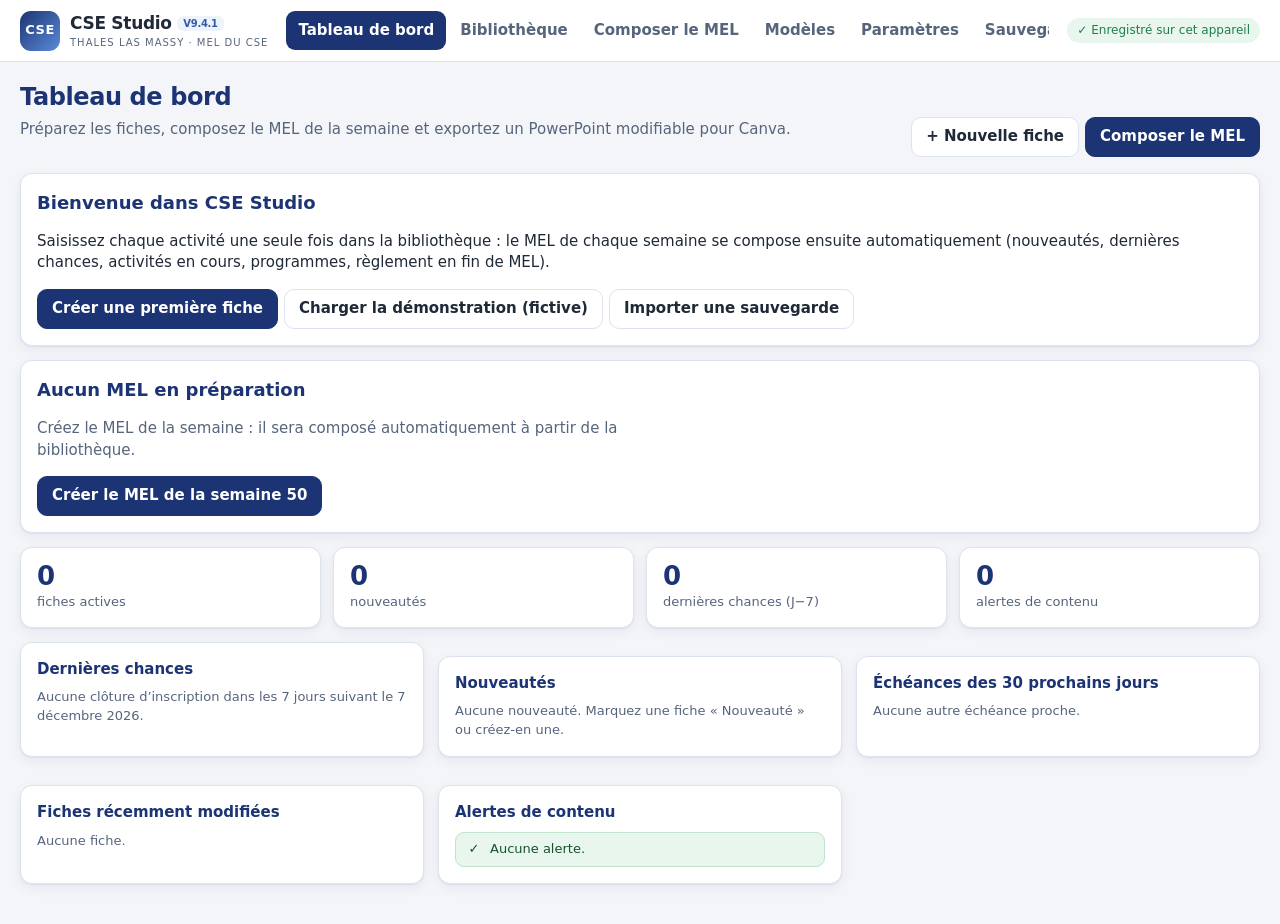
==== index.html @ 0d44494c "V9.4" ====
<!doctype html>
<html lang="fr">
<head>
  <meta charset="utf-8">
  <meta name="viewport" content="width=device-width, initial-scale=1">
  <meta name="theme-color" content="#1C3474">
  <meta name="description" content="CSE Studio V9.4.1 : fiches d’activités et composition du MEL hebdomadaire du CSE Thales LAS Massy, export PowerPoint modifiable.">
  <link rel="icon" type="image/svg+xml" href="assets/icon.svg">
  <link rel="stylesheet" href="css/app.css?v=9.4.1">
  <link rel="stylesheet" href="css/slide.css?v=9.4.1">
  <title>CSE Studio V9.4.1 · CSE Thales LAS Massy</title>
</head>
<body data-default-route="tableau-de-bord">
  <a class="skip" href="#main">Aller au contenu</a>
  <header class="appbar">
    <a class="brand" href="#/tableau-de-bord" aria-label="CSE Studio, tableau de bord">
      <span class="brand-mark" aria-hidden="true">CSE</span>
      <span class="brand-text"><strong>CSE Studio <span class="ver">V9.4.1</span></strong><small>THALES LAS MASSY · MEL DU CSE</small></span>
    </a>
    <nav class="mainnav" aria-label="Navigation principale">
      <a href="#/tableau-de-bord" data-nav="tableau-de-bord">Tableau de bord</a>
      <a href="#/bibliotheque" data-nav="bibliotheque">Bibliothèque</a>
      <a href="#/mel" data-nav="mel">Composer le MEL</a>
      <a href="#/modeles" data-nav="modeles">Modèles</a>
      <a href="#/parametres" data-nav="parametres">Paramètres</a>
      <a href="#/exports" data-nav="exports">Sauvegardes &amp; exports</a>
    </nav>
    <div class="appbar-right">
      <span id="saveStatus" class="save-status" role="status" aria-live="polite">Chargement…</span>
    </div>
  </header>
  <main id="main" class="app-main" tabindex="-1">
    <div class="boot">
      <p>Chargement de CSE Studio…</p>
      <noscript><p class="alert">JavaScript est nécessaire pour utiliser CSE Studio.</p></noscript>
    </div>
  </main>
  <div id="toasts" class="toasts" aria-live="polite" aria-atomic="false"></div>
  <script src="vendor/jszip.min.js?v=9.4.1" defer></script>
  <script src="vendor/pptxgen.min.js?v=9.4.1" defer></script>
  <script src="js/core/dates.js?v=9.4.1" defer></script>
  <script src="js/pricing.js?v=9.4.1" defer></script>
  <script src="js/engine/metrics.js?v=9.4.1" defer></script>
  <script src="js/core/model.js?v=9.4.1" defer></script>
  <script src="js/core/compose.js?v=9.4.1" defer></script>
  <script src="js/engine/icons.js?v=9.4.1" defer></script>
  <script src="js/engine/layout.js?v=9.4.1" defer></script>
  <script src="js/engine/templates.js?v=9.4.1" defer></script>
  <script src="js/engine/render-html.js?v=9.4.1" defer></script>
  <script src="js/core/images.js?v=9.4.1" defer></script>
  <script src="js/core/migrate.js?v=9.4.1" defer></script>
  <script src="js/core/store.js?v=9.4.1" defer></script>
  <script src="js/core/demo-art.js?v=9.4.1" defer></script>
  <script src="js/core/demo.js?v=9.4.1" defer></script>
  <script src="js/export/pptx.js?v=9.4.1" defer></script>
  <script src="js/cloud-config.js?v=9.4.1" defer></script>
  <script src="js/core/cloud-sync.js?v=9.4.1" defer></script>
  <script src="js/app/ui.js?v=9.4.1" defer></script>
  <script src="js/app/editor.js?v=9.4.1" defer></script>
  <script src="js/app/composer.js?v=9.4.1" defer></script>
  <script src="js/app/views.js?v=9.4.1" defer></script>
  <script src="js/app/cloud.js?v=9.4.1" defer></script>
  <script src="js/app/main.js?v=9.4.1" defer></script>
</body>
</html>
---- css/app.css ----
/* CSE Studio V9 · Interface (bénévoles, ordinateur prioritaire, tablette). */
:root{
  --navy:#1C3474;--blue:#2F5DA8;--blue-50:#EEF3FB;--blue-100:#DCE6F7;--purple:#6236C9;--purple-50:#F1ECFD;
  --green:#1E7F4C;--green-50:#E8F6EE;--orange:#C2590A;--orange-50:#FFF2E0;--red:#C4202F;--red-50:#FDECEC;
  --ink:#1F2937;--muted:#56657C;--line:#DCE3EE;--bg:#F3F5F9;--surface:#FFFFFF;--focus:#F59E0B;
  --radius:12px;--shadow:0 1px 2px rgba(20,35,70,.06),0 4px 14px rgba(20,35,70,.06);
  font-size:15px;
}
*{box-sizing:border-box}
html,body{margin:0;background:var(--bg);color:var(--ink);font:15px/1.45 "Segoe UI",system-ui,-apple-system,Roboto,Arial,sans-serif}
button,input,select,textarea{font:inherit;color:inherit}
a{color:var(--blue)}
:focus-visible{outline:3px solid var(--focus);outline-offset:2px}
.skip{position:absolute;left:-999px;top:8px;background:#fff;padding:8px 12px;border-radius:8px;z-index:100}
.skip:focus{left:8px}
.hidden{display:none!important}
.sr{position:absolute;width:1px;height:1px;overflow:hidden;clip:rect(0 0 0 0)}

/* Barre d'application */
.appbar{position:sticky;top:0;z-index:30;display:flex;align-items:center;gap:18px;height:62px;padding:0 20px;background:#fff;border-bottom:1px solid var(--line)}
.brand{display:flex;align-items:center;gap:10px;text-decoration:none;color:var(--ink);flex:none}
.brand-mark{width:40px;height:40px;border-radius:11px;background:linear-gradient(135deg,var(--navy),#5B8BD9);color:#fff;display:grid;place-items:center;font-weight:900;font-size:13px;letter-spacing:.5px}
.brand-text strong{display:block;font-size:17px;letter-spacing:-.3px}
.brand-text small{display:block;font-size:10px;color:var(--muted);letter-spacing:1px}
.ver{font-size:10px;background:var(--blue-50);color:var(--blue);padding:2px 6px;border-radius:6px;vertical-align:middle}
.mainnav{display:flex;gap:2px;overflow-x:auto;scrollbar-width:thin;flex:1;min-width:0}
.mainnav a{white-space:nowrap;text-decoration:none;color:var(--muted);font-weight:600;padding:9px 12px;border-radius:9px}
.mainnav a:hover{background:var(--blue-50);color:var(--navy)}
.mainnav a[aria-current="page"]{background:var(--navy);color:#fff}
.appbar-right{flex:none;display:flex;align-items:center;gap:10px}
.save-status{font-size:12px;color:var(--green);background:var(--green-50);padding:4px 10px;border-radius:99px;white-space:nowrap}
.save-status.pending{color:var(--muted);background:#EEF0F4}
.save-status.error{color:var(--red);background:var(--red-50)}

.app-main{padding:18px 20px 40px;max-width:1680px;margin:0 auto;outline:none}
.boot{padding:60px;text-align:center;color:var(--muted)}

/* Typographie et blocs */
h1{font-size:24px;margin:0 0 4px;letter-spacing:-.4px;color:var(--navy)}
h2{font-size:18px;margin:0 0 10px;color:var(--navy)}
h3{font-size:15px;margin:0 0 8px;color:var(--navy)}
.lead{color:var(--muted);margin:0 0 16px}
.page-head{display:flex;align-items:flex-end;justify-content:space-between;gap:16px;flex-wrap:wrap;margin-bottom:16px}
.card{background:var(--surface);border:1px solid var(--line);border-radius:var(--radius);box-shadow:var(--shadow);padding:16px}
.card+.card{margin-top:14px}
.grid{display:grid;gap:14px}
.grid.cols-2{grid-template-columns:repeat(auto-fit,minmax(320px,1fr))}
.grid.cols-3{grid-template-columns:repeat(auto-fit,minmax(280px,1fr))}
.grid.cols-4{grid-template-columns:repeat(auto-fit,minmax(220px,1fr))}
.muted{color:var(--muted)}
.small{font-size:13px}
.row{display:flex;gap:10px;align-items:center;flex-wrap:wrap}
.spacer{flex:1}
.alert{border-radius:10px;padding:10px 14px;margin:0 0 12px;border:1px solid}
.alert.info{background:var(--blue-50);border-color:var(--blue-100);color:#1D3D78}
.alert.warn{background:var(--orange-50);border-color:#F6D2A8;color:#7A3A06}
.alert.error{background:var(--red-50);border-color:#F3C1BE;color:#8A1320}
.alert.ok{background:var(--green-50);border-color:#BFE3CD;color:#14532D}

/* Boutons */
.btn{display:inline-flex;align-items:center;justify-content:center;gap:7px;min-height:38px;padding:8px 14px;border-radius:10px;border:1px solid var(--line);background:#fff;color:var(--ink);font-weight:600;cursor:pointer;text-decoration:none;white-space:nowrap}
.btn:hover{background:var(--blue-50);border-color:#C8D5EC}
.btn:disabled{opacity:.55;cursor:not-allowed}
.btn.primary{background:var(--navy);border-color:var(--navy);color:#fff}
.btn.primary:hover{background:#142A5F}
.btn.accent{background:var(--purple);border-color:var(--purple);color:#fff}
.btn.ghost{background:transparent;border-color:transparent}
.btn.danger{color:var(--red);border-color:#F3C1BE;background:#fff}
.btn.danger:hover{background:var(--red-50)}
.btn.small{min-height:30px;padding:4px 10px;font-size:13px;border-radius:8px}
.btn.icon{min-width:34px;padding:4px 8px}
.btn-group{display:inline-flex;gap:6px;flex-wrap:wrap}

/* Formulaires */
.field{display:flex;flex-direction:column;gap:5px;margin-bottom:12px;min-width:0}
.field>label,.field>.label{font-weight:650;font-size:13px;color:#2B3A55}
.field .req{color:var(--red)}
.field small,.help{color:var(--muted);font-size:12px}
.field.invalid input,.field.invalid textarea,.field.invalid select{border-color:var(--red);background:#FFF8F8}
.field .err{color:var(--red);font-size:12px;font-weight:600}
input[type=text],input[type=url],input[type=email],input[type=tel],input[type=number],input[type=date],input[type=month],input[type=time],input[type=search],input:not([type]),select,textarea{
  width:100%;min-height:38px;padding:7px 10px;border:1px solid #CBD5E4;border-radius:9px;background:#fff}
textarea{resize:vertical;min-height:72px;line-height:1.45}
input:focus,select:focus,textarea:focus{border-color:var(--blue);outline:none;box-shadow:0 0 0 3px rgba(47,93,168,.18)}
.cols{display:grid;grid-template-columns:repeat(auto-fit,minmax(170px,1fr));gap:0 12px}
.check{display:flex;gap:8px;align-items:flex-start;font-weight:600;font-size:14px;margin:4px 0 12px;cursor:pointer}
.check input{width:18px;height:18px;margin-top:1px;flex:none}
fieldset{border:1px solid var(--line);border-radius:10px;padding:10px 12px 2px;margin:0 0 12px}
legend{font-weight:700;color:var(--navy);padding:0 6px;font-size:13px}

/* Chips et pastilles */
.chip{display:inline-flex;align-items:center;gap:5px;font-size:12px;font-weight:700;padding:3px 9px;border-radius:99px;background:var(--blue-50);color:var(--navy);white-space:nowrap}
.chip.new{background:var(--green-50);color:var(--green)}
.chip.last{background:#FFE4D6;color:#B23A07}
.chip.ongoing{background:var(--blue-50);color:var(--blue)}
.chip.upcoming{background:var(--purple-50);color:var(--purple)}
.chip.expired,.chip.closed,.chip.archived,.chip.cancelled{background:#EEF0F3;color:#5F6B7D}
.chip.warn{background:var(--orange-50);color:var(--orange)}
.chip.bad{background:var(--red-50);color:var(--red)}
.chip.ok{background:var(--green-50);color:var(--green)}
.dot{width:10px;height:10px;border-radius:50%;display:inline-block;flex:none}

/* Tableau de bord */
.kpis{display:grid;grid-template-columns:repeat(auto-fit,minmax(180px,1fr));gap:12px;margin-bottom:14px}
.kpi{background:#fff;border:1px solid var(--line);border-radius:var(--radius);padding:14px 16px;box-shadow:var(--shadow)}
.kpi b{display:block;font-size:26px;color:var(--navy);line-height:1.1}
.kpi span{color:var(--muted);font-size:13px}
.list{list-style:none;margin:0;padding:0}
.list li{display:flex;gap:10px;align-items:center;padding:8px 0;border-bottom:1px solid #EEF1F6}
.list li:last-child{border-bottom:0}
.list .grow{flex:1;min-width:0}
.list .title{font-weight:650;overflow:hidden;text-overflow:ellipsis;white-space:nowrap;display:block}
.hero{display:grid;grid-template-columns:minmax(0,1.2fr) minmax(0,1fr);gap:18px;align-items:center}
@media (max-width:900px){.hero{grid-template-columns:1fr}}

/* Bibliothèque */
.toolbar{display:flex;gap:10px;flex-wrap:wrap;align-items:flex-end;margin-bottom:14px}
.toolbar .field{margin:0;min-width:150px}
.toolbar .field.grow{flex:1;min-width:220px}
.cards{display:grid;grid-template-columns:repeat(auto-fill,minmax(270px,1fr));gap:14px}
.fcard{background:#fff;border:1px solid var(--line);border-radius:var(--radius);overflow:hidden;box-shadow:var(--shadow);display:flex;flex-direction:column}
.fcard.archived{opacity:.65}
.fcard .thumb{background:#F1F4F9;border-bottom:1px solid var(--line);cursor:pointer}
.fcard .thumb .cse-frame{border-radius:0;box-shadow:none}
.fcard .body{padding:10px 12px;display:flex;flex-direction:column;gap:6px;flex:1}
.fcard .body h3{margin:0;font-size:15px;line-height:1.3}
.fcard .meta{font-size:12px;color:var(--muted)}
.fcard .actions{display:flex;gap:6px;flex-wrap:wrap;padding:0 12px 12px}
.empty{padding:40px 20px;text-align:center;color:var(--muted);border:2px dashed var(--line);border-radius:var(--radius);background:#fff}

/* Éditeur de fiche */
.editor{display:grid;grid-template-columns:minmax(380px,560px) minmax(0,1fr);gap:18px;align-items:start}
@media (max-width:1100px){.editor{grid-template-columns:1fr}.editor .preview-col{position:static!important;order:-1}}
.steps{display:flex;gap:4px;flex-wrap:wrap;margin-bottom:12px}
.steps button{border:1px solid var(--line);background:#fff;border-radius:99px;padding:6px 12px;font-weight:650;font-size:13px;cursor:pointer;color:var(--muted)}
.steps button[aria-selected="true"]{background:var(--navy);border-color:var(--navy);color:#fff}
.steps button .n{display:inline-grid;place-items:center;width:18px;height:18px;border-radius:50%;background:rgba(0,0,0,.08);font-size:11px;margin-right:5px}
.steps button.has-error{border-color:var(--red);color:var(--red)}
.step-nav{display:flex;justify-content:space-between;gap:10px;margin-top:6px}
.preview-col{position:sticky;top:76px;display:flex;flex-direction:column;gap:12px}
.preview-tools{display:flex;gap:8px;flex-wrap:wrap;align-items:flex-end}
.preview-tools .field{margin:0;min-width:160px}
.issues{list-style:none;margin:0;padding:0;display:flex;flex-direction:column;gap:6px}
.issues li{display:flex;gap:8px;align-items:flex-start;font-size:13px;padding:7px 10px;border-radius:9px;background:#F6F8FC;border:1px solid #E5EAF3}
.issues li.block{background:var(--red-50);border-color:#F3C1BE;color:#7F1220}
.issues li.warn{background:var(--orange-50);border-color:#F6D2A8;color:#6E3305}
.issues li.ok{background:var(--green-50);border-color:#BFE3CD;color:#14532D}
.issues li .ic{font-weight:900;flex:none;width:16px;text-align:center}
.issues li .act{margin-left:auto}
.readability{display:inline-flex;align-items:center;gap:6px;font-size:12px;font-weight:700;padding:4px 10px;border-radius:99px}
.readability.good{background:var(--green-50);color:var(--green)}
.readability.ok{background:var(--blue-50);color:var(--blue)}
.readability.dense{background:var(--orange-50);color:var(--orange)}
.readability.bad{background:var(--red-50);color:var(--red)}
.photos{display:grid;grid-template-columns:repeat(auto-fill,minmax(110px,1fr));gap:8px;margin-bottom:10px}
.photo{position:relative;border:1px solid var(--line);border-radius:9px;overflow:hidden;background:#F1F4F9;aspect-ratio:4/3}
.photo img{width:100%;height:100%;object-fit:cover;display:block}
.photo .tools{position:absolute;inset:auto 4px 4px 4px;display:flex;gap:4px;justify-content:flex-end}
.photo .tools button{background:rgba(255,255,255,.92);border:1px solid var(--line);border-radius:6px;font-size:12px;padding:2px 6px;cursor:pointer}
.photo .badge{position:absolute;left:4px;top:4px;background:var(--navy);color:#fff;font-size:11px;padding:1px 6px;border-radius:6px}
.dropzone{border:2px dashed #C2CEE2;border-radius:10px;padding:14px;text-align:center;color:var(--muted);background:#FAFBFE;cursor:pointer}
.dropzone.over{border-color:var(--blue);background:var(--blue-50)}
.contact-row{display:grid;grid-template-columns:1.2fr 1.4fr 1fr 1fr auto;gap:6px;align-items:end;margin-bottom:8px}
.contact-row.two{grid-template-columns:minmax(0,1fr) minmax(0,1.3fr) auto;align-items:start}
.field-msg{display:block;font-size:11.5px;color:var(--muted);margin-top:3px}
.field-msg.warn{color:var(--orange)}
input[aria-invalid="true"]{border-color:#E8A15C;background:#FFFBF5}
.cal-editor button{display:flex;flex-direction:column;align-items:center;justify-content:center;line-height:1.1}
.cal-editor .cal-h{font-size:10px;font-weight:600;color:#5A3A12}
.cat-ico{width:28px;height:28px;border-radius:7px;display:grid;place-items:center}
.cat-ico svg{width:18px;height:18px}
.cat-icon-sel{grid-column:3 / -1;margin-top:4px}
.cat-icon-sel select{min-height:32px;font-size:13px}
@media (max-width:700px){.contact-row{grid-template-columns:1fr 1fr}}
.price-table{width:100%;border-collapse:collapse;font-size:13px;margin:6px 0 12px}
.price-table th,.price-table td{border-bottom:1px solid #EDF0F5;padding:4px 6px;text-align:left}
.price-table td input{min-height:30px;padding:3px 6px}
.price-table .calc{font-weight:700;color:var(--purple)}
.cal-editor{display:grid;grid-template-columns:repeat(5,1fr);gap:4px;margin:8px 0}
.cal-editor .h{font-size:11px;font-weight:800;color:var(--muted);text-align:center}
.cal-editor button{min-height:38px;border:1px solid #C9D3E4;border-radius:7px;background:#fff;font-weight:700;cursor:pointer}
.cal-editor button.out{visibility:hidden}
.legend-row{display:grid;grid-template-columns:44px 1fr auto;gap:6px;align-items:center;margin-bottom:6px}
.legend-row input[type=color]{width:44px;height:36px;padding:2px;border:1px solid #CBD5E4;border-radius:8px;background:#fff}

/* Composer le MEL */
.composer{display:grid;grid-template-columns:minmax(290px,340px) minmax(0,1fr) minmax(300px,380px);gap:14px;align-items:start}
@media (max-width:1350px){.composer{grid-template-columns:minmax(270px,320px) minmax(0,1fr)}.composer .opts-col{grid-column:1 / -1}}
@media (max-width:860px){.composer{grid-template-columns:1fr}}
.pages{list-style:none;margin:0;padding:0;display:flex;flex-direction:column;gap:6px;max-height:calc(100vh - 290px);overflow:auto;padding-right:4px}
.pg{display:grid;grid-template-columns:22px 92px minmax(0,1fr) auto;gap:8px;align-items:center;background:#fff;border:1px solid var(--line);border-radius:10px;padding:6px;cursor:pointer}
.pg:hover{border-color:#B9C8E2}
.pg.active{border-color:var(--navy);box-shadow:0 0 0 2px rgba(28,52,116,.18)}
.pg.excluded{opacity:.55;background:repeating-linear-gradient(45deg,#fff 0 8px,#F5F6F8 8px 16px)}
.pg.dragging{opacity:.4}
.pg.drop-before{box-shadow:0 -3px 0 var(--blue)}
.pg .num{font-size:12px;font-weight:800;color:var(--muted);text-align:center}
.pg .mini{width:92px}
.pg .mini .cse-frame{border-radius:4px;box-shadow:none;border:1px solid var(--line)}
.pg .txt{min-width:0}
.pg .txt b{display:block;font-size:13px;overflow:hidden;text-overflow:ellipsis;white-space:nowrap}
.pg .txt small{display:block;color:var(--muted);font-size:11px;white-space:nowrap;overflow:hidden;text-overflow:ellipsis}
.pg .ops{display:grid;grid-template-columns:repeat(2,26px);gap:2px}
.pg .ops button{border:0;background:transparent;cursor:pointer;font-size:14px;padding:2px 5px;border-radius:6px;color:var(--muted)}
.pg .ops button:hover{background:var(--blue-50);color:var(--navy)}
.stage-head{display:flex;align-items:center;gap:10px;flex-wrap:wrap;margin-bottom:10px}
.stage-head h2{margin:0;font-size:17px;flex:1;min-width:200px}
.slides-strip{display:flex;flex-direction:column;gap:12px}
.part-label{font-size:12px;color:var(--muted);margin:2px 0 4px;font-weight:700}

/* Galerie de modèles */
.tgal{display:grid;grid-template-columns:repeat(auto-fill,minmax(300px,1fr));gap:16px}
.tcard{background:#fff;border:1px solid var(--line);border-radius:var(--radius);overflow:hidden;box-shadow:var(--shadow)}
.tcard .b{padding:10px 14px 14px}
.tcard h3{margin:0 0 4px}
.tcard p{margin:0 0 10px;color:var(--muted);font-size:13px}

/* Paramètres */
.settings{display:grid;grid-template-columns:220px minmax(0,1fr);gap:18px;align-items:start}
@media (max-width:900px){.settings{grid-template-columns:1fr}}
.subnav{position:sticky;top:76px;display:flex;flex-direction:column;gap:2px}
.subnav a{padding:8px 12px;border-radius:9px;text-decoration:none;color:var(--ink);font-weight:600}
.subnav a:hover{background:var(--blue-50)}
.cat-row{display:grid;grid-template-columns:28px 44px minmax(0,1fr) auto auto;gap:8px;align-items:center;padding:6px 0;border-bottom:1px solid #EEF1F6}
.cat-row input[type=color]{width:40px;height:34px;padding:2px;border:1px solid #CBD5E4;border-radius:8px;background:#fff}
.rates{display:grid;grid-template-columns:repeat(5,minmax(0,1fr));gap:8px}
.rates label{font-size:12px;font-weight:700;color:var(--muted)}

/* Dialogues */
dialog{border:0;border-radius:16px;padding:0;max-width:min(980px,calc(100vw - 32px));width:100%;box-shadow:0 20px 60px rgba(0,0,0,.25)}
dialog::backdrop{background:rgba(15,25,50,.55)}
.dlg-head{display:flex;align-items:center;gap:10px;padding:14px 18px;border-bottom:1px solid var(--line)}
.dlg-head h2{margin:0;flex:1}
.dlg-body{padding:16px 18px;max-height:calc(100vh - 200px);overflow:auto}
.dlg-foot{display:flex;justify-content:flex-end;gap:8px;padding:12px 18px;border-top:1px solid var(--line);background:#FAFBFD}
dialog.full{max-width:none;width:100vw;height:100vh;max-height:none;margin:0;border-radius:0;background:#0F172A}
dialog.full .dlg-head{background:#0F172A;color:#fff;border-color:#24304A}
dialog.full .dlg-head h2{color:#fff}
dialog.full .dlg-body{max-height:none;height:calc(100vh - 64px);display:flex;align-items:center;justify-content:center}
.show-frame{width:min(100%,calc((100vh - 110px) * 16 / 9))}
.picker{list-style:none;margin:0;padding:0;display:flex;flex-direction:column;gap:6px;max-height:50vh;overflow:auto}
.picker li label{display:flex;gap:10px;align-items:center;padding:8px 10px;border:1px solid var(--line);border-radius:9px;cursor:pointer}
.picker li label:hover{background:var(--blue-50)}

/* Notifications */
.toasts{position:fixed;right:16px;bottom:16px;display:flex;flex-direction:column;gap:8px;z-index:200;max-width:min(420px,calc(100vw - 32px))}
.toast{background:var(--navy);color:#fff;padding:10px 14px;border-radius:10px;box-shadow:0 8px 24px rgba(0,0,0,.2);font-size:14px;animation:tin .18s ease-out}
.toast.error{background:#9F1B2A}
.toast.ok{background:#14532D}
@keyframes tin{from{transform:translateY(8px);opacity:0}to{transform:none;opacity:1}}

/* Impression du MEL en PDF */
#printRoot{display:none}
@media print{
  @page{size:13.333in 7.5in;margin:0}
  body *{visibility:hidden}
  #printRoot,#printRoot *{visibility:visible}
  #printRoot{display:block;position:absolute;left:0;top:0;width:100%}
  #printRoot .print-page{width:13.333in;height:7.5in;position:relative;overflow:hidden;page-break-after:always;break-after:page}
  #printRoot .cse-slide{transform:scale(1.0667);transform-origin:0 0}
  .appbar,.toasts{display:none}
}

/* V9.3 – collage d’image et sélection d’une plage de permanence */
.pastezone {border:1px dashed #9aabce; border-radius:9px; padding:12px; color:#25477f; margin:8px 0; background:#f6f9fd; cursor:text; font-size:.88rem}
.pastezone:focus {outline:3px solid #80a7e3; outline-offset:2px; background:#fff}
.cal-range {margin-top:14px; border:1px solid #d8e3f4; border-radius:10px; padding:12px}
.cal-range .cols {margin-bottom:8px}

/* V9.4 — sections éditoriales du compositeur MEL. */
.pages .section-heading { list-style: none; display: block; margin: 14px 0 6px; padding: 8px 10px;
  background: #eaf0fa; color: #243b72; border-left: 3px solid #3b4ba3;
  border-radius: 6px; font-weight: 750; font-size: 13px; letter-spacing: .01em; cursor: default; }
.pages .section-heading:first-child { margin-top: 0; }
.pages .pg button:disabled { opacity: .3; cursor: not-allowed; }
---- css/slide.css ----
/* CSE Studio V9 · Rendu des diapositives (géométrie partagée avec l'export PowerPoint).
 * Arial, interligne 1,2, aucune marge interne, pas de crénage : mêmes règles que le PPTX. */
.cse-frame{position:relative;width:100%;aspect-ratio:16/9;overflow:hidden;background:#fff;border-radius:6px;box-shadow:0 1px 3px rgba(20,35,70,.18),0 8px 24px rgba(20,35,70,.08)}
.cse-slide{position:absolute;left:0;top:0;width:1200px;height:675px;transform-origin:0 0;background:#fff;overflow:hidden;
  font-family:Arial,"Liberation Sans",Helvetica,sans-serif;font-kerning:none;font-variant-ligatures:none;letter-spacing:0;-webkit-font-smoothing:antialiased}
.cse-slide>*{position:absolute;box-sizing:border-box;margin:0}
.cse-shape{pointer-events:none}
.cse-shape.cse-act,.cse-text.cse-act{pointer-events:auto;cursor:pointer}
.cse-shape.cse-act:hover{outline:3px solid rgba(47,93,168,.65);outline-offset:-3px}
.cse-img{display:block;pointer-events:none}
.cse-img-broken,.cse-img-missing{background:repeating-linear-gradient(45deg,#eef2f8 0 10px,#e3e9f3 10px 20px)}
.cse-img-missing{display:flex;align-items:center;justify-content:center;color:#6b7a92;font:700 14px Arial,sans-serif}
.cse-text{overflow:visible;white-space:pre-wrap;overflow-wrap:break-word;word-break:normal;display:flex;flex-direction:column;justify-content:flex-start;padding:0}
.cse-text.mid{justify-content:center}
.cse-text-inner{width:100%}
.cse-p{min-height:1em}
.cse-text a{color:inherit;text-decoration:underline;text-underline-offset:2px}
.cse-text a.cse-mail{text-decoration:none;border-radius:3px}
.cse-text a.cse-mail:hover,.cse-text a.cse-mail:focus-visible{text-decoration:underline;outline:2px solid currentColor;outline-offset:1px}
.cse-path{pointer-events:none;overflow:visible}
.cse-overflow::after,.cse-dom-overflow::after{content:"";position:absolute;inset:-3px;border:2px dashed #e03131;border-radius:4px;pointer-events:none}
.cse-num{right:8px;bottom:8px;background:rgba(0,0,0,.6);color:#fff;font:700 18px Arial;padding:2px 8px;border-radius:6px}
.cse-print .cse-overflow::after,.cse-print .cse-dom-overflow::after{display:none}
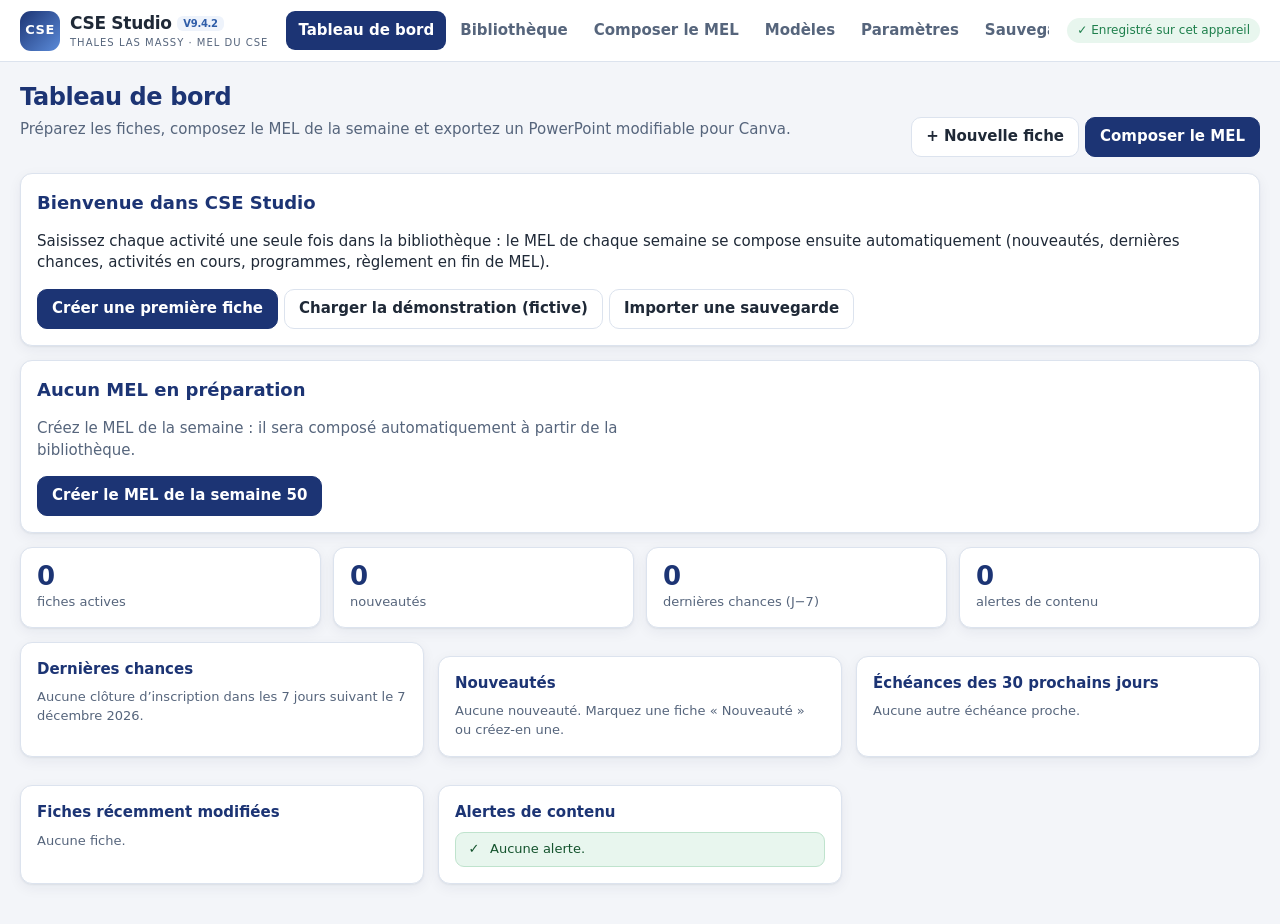
==== commit 2a021987: "V9.4.2" ====
--- a/index.html
+++ b/index.html
@@ -4,18 +4,18 @@
   <meta charset="utf-8">
   <meta name="viewport" content="width=device-width, initial-scale=1">
   <meta name="theme-color" content="#1C3474">
-  <meta name="description" content="CSE Studio V9.4.1 : fiches d’activités et composition du MEL hebdomadaire du CSE Thales LAS Massy, export PowerPoint modifiable.">
+  <meta name="description" content="CSE Studio V9.4.2 : fiches d’activités et composition du MEL hebdomadaire du CSE Thales LAS Massy, export PowerPoint modifiable.">
   <link rel="icon" type="image/svg+xml" href="assets/icon.svg">
-  <link rel="stylesheet" href="css/app.css?v=9.4.1">
-  <link rel="stylesheet" href="css/slide.css?v=9.4.1">
-  <title>CSE Studio V9.4.1 · CSE Thales LAS Massy</title>
+  <link rel="stylesheet" href="css/app.css?v=9.4.2">
+  <link rel="stylesheet" href="css/slide.css?v=9.4.2">
+  <title>CSE Studio V9.4.2 · CSE Thales LAS Massy</title>
 </head>
 <body data-default-route="tableau-de-bord">
   <a class="skip" href="#main">Aller au contenu</a>
   <header class="appbar">
     <a class="brand" href="#/tableau-de-bord" aria-label="CSE Studio, tableau de bord">
       <span class="brand-mark" aria-hidden="true">CSE</span>
-      <span class="brand-text"><strong>CSE Studio <span class="ver">V9.4.1</span></strong><small>THALES LAS MASSY · MEL DU CSE</small></span>
+      <span class="brand-text"><strong>CSE Studio <span class="ver">V9.4.2</span></strong><small>THALES LAS MASSY · MEL DU CSE</small></span>
     </a>
     <nav class="mainnav" aria-label="Navigation principale">
       <a href="#/tableau-de-bord" data-nav="tableau-de-bord">Tableau de bord</a>
@@ -36,30 +36,30 @@
     </div>
   </main>
   <div id="toasts" class="toasts" aria-live="polite" aria-atomic="false"></div>
-  <script src="vendor/jszip.min.js?v=9.4.1" defer></script>
-  <script src="vendor/pptxgen.min.js?v=9.4.1" defer></script>
-  <script src="js/core/dates.js?v=9.4.1" defer></script>
-  <script src="js/pricing.js?v=9.4.1" defer></script>
-  <script src="js/engine/metrics.js?v=9.4.1" defer></script>
-  <script src="js/core/model.js?v=9.4.1" defer></script>
-  <script src="js/core/compose.js?v=9.4.1" defer></script>
-  <script src="js/engine/icons.js?v=9.4.1" defer></script>
-  <script src="js/engine/layout.js?v=9.4.1" defer></script>
-  <script src="js/engine/templates.js?v=9.4.1" defer></script>
-  <script src="js/engine/render-html.js?v=9.4.1" defer></script>
-  <script src="js/core/images.js?v=9.4.1" defer></script>
-  <script src="js/core/migrate.js?v=9.4.1" defer></script>
-  <script src="js/core/store.js?v=9.4.1" defer></script>
-  <script src="js/core/demo-art.js?v=9.4.1" defer></script>
-  <script src="js/core/demo.js?v=9.4.1" defer></script>
-  <script src="js/export/pptx.js?v=9.4.1" defer></script>
-  <script src="js/cloud-config.js?v=9.4.1" defer></script>
-  <script src="js/core/cloud-sync.js?v=9.4.1" defer></script>
-  <script src="js/app/ui.js?v=9.4.1" defer></script>
-  <script src="js/app/editor.js?v=9.4.1" defer></script>
-  <script src="js/app/composer.js?v=9.4.1" defer></script>
-  <script src="js/app/views.js?v=9.4.1" defer></script>
-  <script src="js/app/cloud.js?v=9.4.1" defer></script>
-  <script src="js/app/main.js?v=9.4.1" defer></script>
+  <script src="vendor/jszip.min.js?v=9.4.2" defer></script>
+  <script src="vendor/pptxgen.min.js?v=9.4.2" defer></script>
+  <script src="js/core/dates.js?v=9.4.2" defer></script>
+  <script src="js/pricing.js?v=9.4.2" defer></script>
+  <script src="js/engine/metrics.js?v=9.4.2" defer></script>
+  <script src="js/core/model.js?v=9.4.2" defer></script>
+  <script src="js/core/compose.js?v=9.4.2" defer></script>
+  <script src="js/engine/icons.js?v=9.4.2" defer></script>
+  <script src="js/engine/layout.js?v=9.4.2" defer></script>
+  <script src="js/engine/templates.js?v=9.4.2" defer></script>
+  <script src="js/engine/render-html.js?v=9.4.2" defer></script>
+  <script src="js/core/images.js?v=9.4.2" defer></script>
+  <script src="js/core/migrate.js?v=9.4.2" defer></script>
+  <script src="js/core/store.js?v=9.4.2" defer></script>
+  <script src="js/core/demo-art.js?v=9.4.2" defer></script>
+  <script src="js/core/demo.js?v=9.4.2" defer></script>
+  <script src="js/export/pptx.js?v=9.4.2" defer></script>
+  <script src="js/cloud-config.js?v=9.4.2" defer></script>
+  <script src="js/core/cloud-sync.js?v=9.4.2" defer></script>
+  <script src="js/app/ui.js?v=9.4.2" defer></script>
+  <script src="js/app/editor.js?v=9.4.2" defer></script>
+  <script src="js/app/composer.js?v=9.4.2" defer></script>
+  <script src="js/app/views.js?v=9.4.2" defer></script>
+  <script src="js/app/cloud.js?v=9.4.2" defer></script>
+  <script src="js/app/main.js?v=9.4.2" defer></script>
 </body>
 </html>
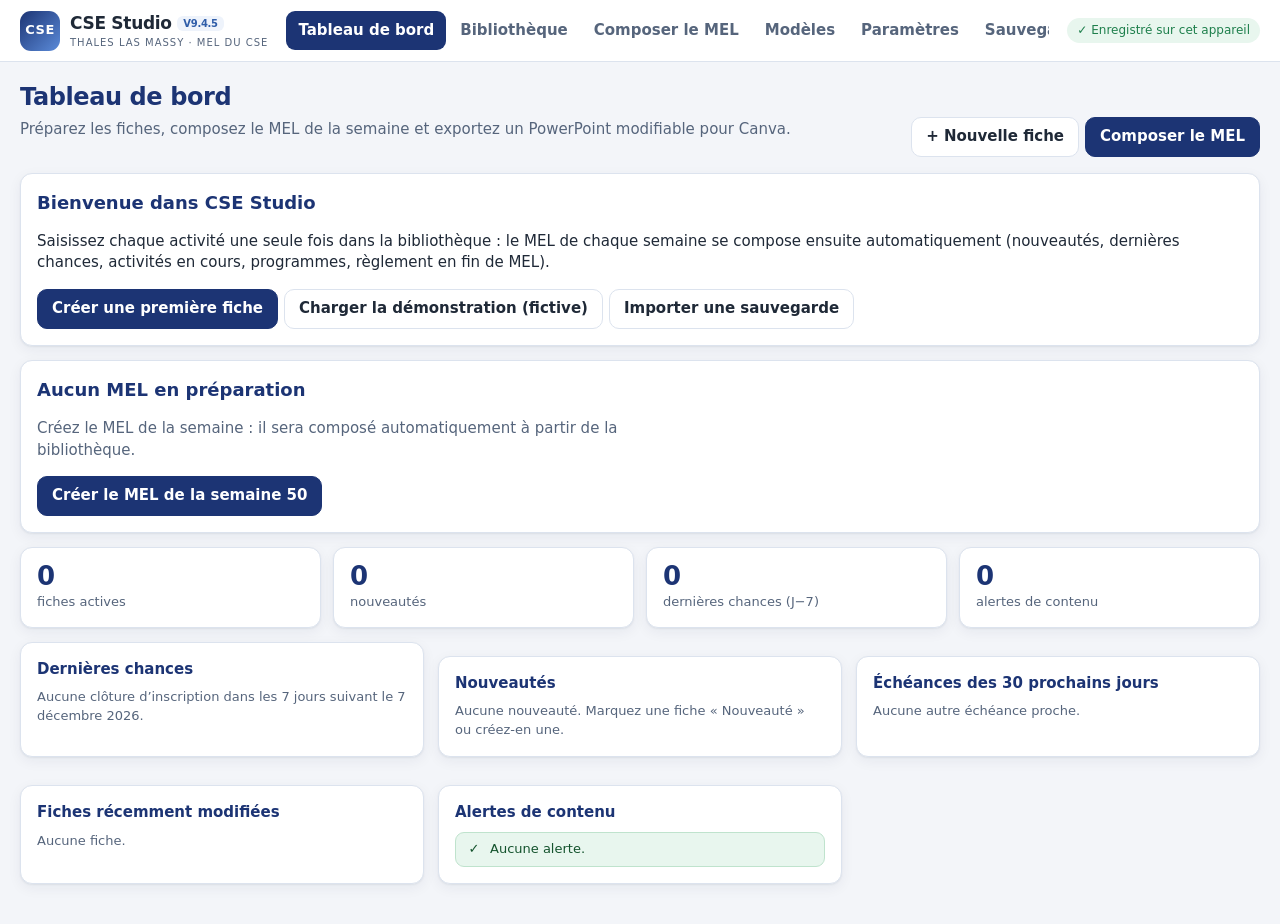
==== commit b451a863: "V9.4.5.2" ====
--- a/index.html
+++ b/index.html
@@ -4,18 +4,18 @@
   <meta charset="utf-8">
   <meta name="viewport" content="width=device-width, initial-scale=1">
   <meta name="theme-color" content="#1C3474">
-  <meta name="description" content="CSE Studio V9.4.2 : fiches d’activités et composition du MEL hebdomadaire du CSE Thales LAS Massy, export PowerPoint modifiable.">
+  <meta name="description" content="CSE Studio V9.4.5 : fiches d’activités et composition du MEL hebdomadaire du CSE Thales LAS Massy, export PowerPoint modifiable.">
   <link rel="icon" type="image/svg+xml" href="assets/icon.svg">
-  <link rel="stylesheet" href="css/app.css?v=9.4.2">
-  <link rel="stylesheet" href="css/slide.css?v=9.4.2">
-  <title>CSE Studio V9.4.2 · CSE Thales LAS Massy</title>
+  <link rel="stylesheet" href="css/app.css?v=9.4.5">
+  <link rel="stylesheet" href="css/slide.css?v=9.4.5">
+  <title>CSE Studio V9.4.5 · CSE Thales LAS Massy</title>
 </head>
 <body data-default-route="tableau-de-bord">
   <a class="skip" href="#main">Aller au contenu</a>
   <header class="appbar">
     <a class="brand" href="#/tableau-de-bord" aria-label="CSE Studio, tableau de bord">
       <span class="brand-mark" aria-hidden="true">CSE</span>
-      <span class="brand-text"><strong>CSE Studio <span class="ver">V9.4.2</span></strong><small>THALES LAS MASSY · MEL DU CSE</small></span>
+      <span class="brand-text"><strong>CSE Studio <span class="ver">V9.4.5</span></strong><small>THALES LAS MASSY · MEL DU CSE</small></span>
     </a>
     <nav class="mainnav" aria-label="Navigation principale">
       <a href="#/tableau-de-bord" data-nav="tableau-de-bord">Tableau de bord</a>
@@ -36,30 +36,30 @@
     </div>
   </main>
   <div id="toasts" class="toasts" aria-live="polite" aria-atomic="false"></div>
-  <script src="vendor/jszip.min.js?v=9.4.2" defer></script>
-  <script src="vendor/pptxgen.min.js?v=9.4.2" defer></script>
-  <script src="js/core/dates.js?v=9.4.2" defer></script>
-  <script src="js/pricing.js?v=9.4.2" defer></script>
-  <script src="js/engine/metrics.js?v=9.4.2" defer></script>
-  <script src="js/core/model.js?v=9.4.2" defer></script>
-  <script src="js/core/compose.js?v=9.4.2" defer></script>
-  <script src="js/engine/icons.js?v=9.4.2" defer></script>
-  <script src="js/engine/layout.js?v=9.4.2" defer></script>
-  <script src="js/engine/templates.js?v=9.4.2" defer></script>
-  <script src="js/engine/render-html.js?v=9.4.2" defer></script>
-  <script src="js/core/images.js?v=9.4.2" defer></script>
-  <script src="js/core/migrate.js?v=9.4.2" defer></script>
-  <script src="js/core/store.js?v=9.4.2" defer></script>
-  <script src="js/core/demo-art.js?v=9.4.2" defer></script>
-  <script src="js/core/demo.js?v=9.4.2" defer></script>
-  <script src="js/export/pptx.js?v=9.4.2" defer></script>
-  <script src="js/cloud-config.js?v=9.4.2" defer></script>
-  <script src="js/core/cloud-sync.js?v=9.4.2" defer></script>
-  <script src="js/app/ui.js?v=9.4.2" defer></script>
-  <script src="js/app/editor.js?v=9.4.2" defer></script>
-  <script src="js/app/composer.js?v=9.4.2" defer></script>
-  <script src="js/app/views.js?v=9.4.2" defer></script>
-  <script src="js/app/cloud.js?v=9.4.2" defer></script>
-  <script src="js/app/main.js?v=9.4.2" defer></script>
+  <script src="vendor/jszip.min.js?v=9.4.5" defer></script>
+  <script src="vendor/pptxgen.min.js?v=9.4.5" defer></script>
+  <script src="js/core/dates.js?v=9.4.5" defer></script>
+  <script src="js/pricing.js?v=9.4.5" defer></script>
+  <script src="js/engine/metrics.js?v=9.4.5" defer></script>
+  <script src="js/core/model.js?v=9.4.5" defer></script>
+  <script src="js/core/compose.js?v=9.4.5" defer></script>
+  <script src="js/engine/icons.js?v=9.4.5" defer></script>
+  <script src="js/engine/layout.js?v=9.4.5" defer></script>
+  <script src="js/engine/templates.js?v=9.4.5" defer></script>
+  <script src="js/engine/render-html.js?v=9.4.5" defer></script>
+  <script src="js/core/images.js?v=9.4.5" defer></script>
+  <script src="js/core/migrate.js?v=9.4.5" defer></script>
+  <script src="js/core/store.js?v=9.4.5" defer></script>
+  <script src="js/core/demo-art.js?v=9.4.5" defer></script>
+  <script src="js/core/demo.js?v=9.4.5" defer></script>
+  <script src="js/export/pptx.js?v=9.4.5" defer></script>
+  <script src="js/cloud-config.js?v=9.4.5" defer></script>
+  <script src="js/core/cloud-sync.js?v=9.4.5" defer></script>
+  <script src="js/app/ui.js?v=9.4.5" defer></script>
+  <script src="js/app/editor.js?v=9.4.5" defer></script>
+  <script src="js/app/composer.js?v=9.4.5" defer></script>
+  <script src="js/app/views.js?v=9.4.5" defer></script>
+  <script src="js/app/cloud.js?v=9.4.5" defer></script>
+  <script src="js/app/main.js?v=9.4.5" defer></script>
 </body>
 </html>
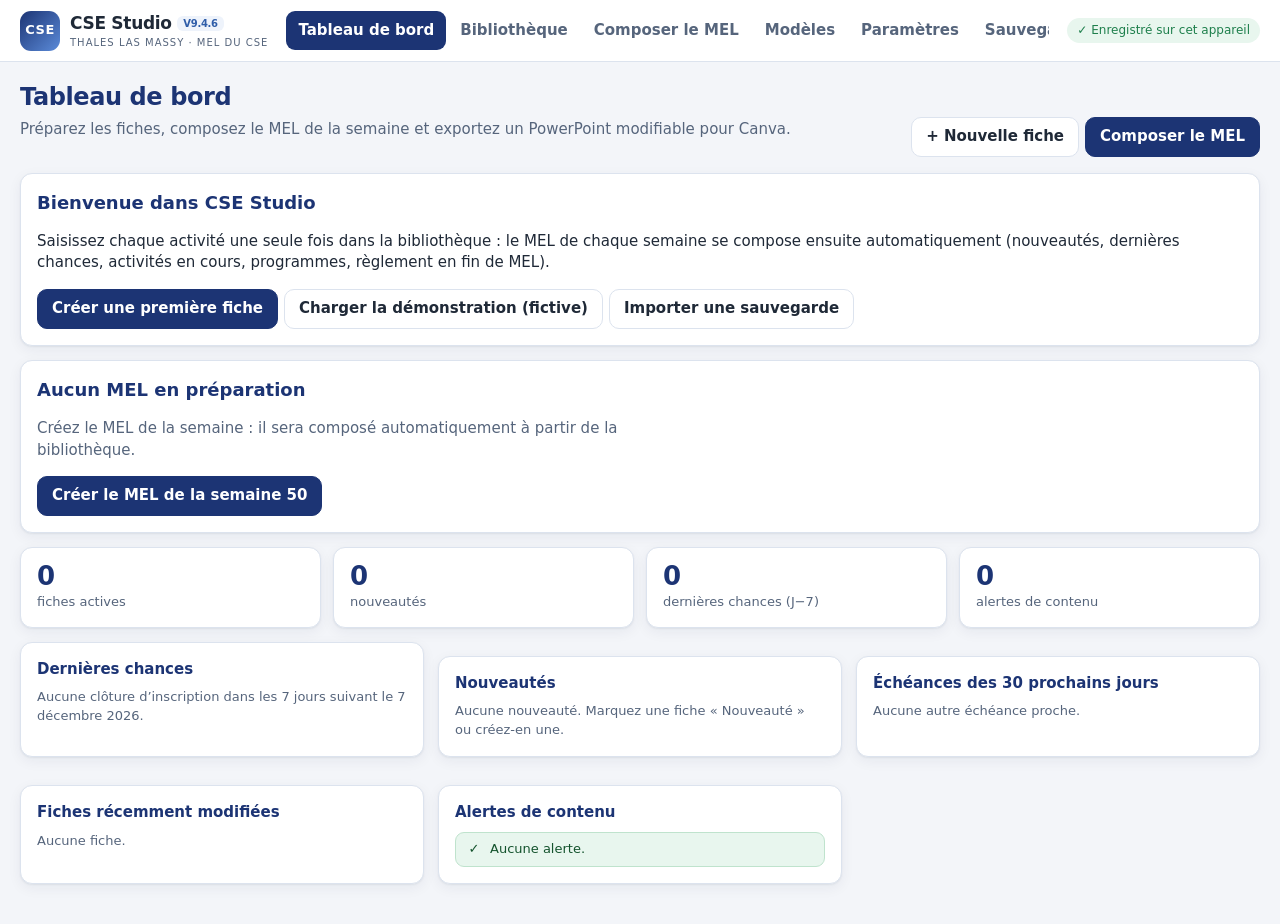
==== commit 536d211e: "9.4.6" ====
--- a/index.html
+++ b/index.html
@@ -4,18 +4,18 @@
   <meta charset="utf-8">
   <meta name="viewport" content="width=device-width, initial-scale=1">
   <meta name="theme-color" content="#1C3474">
-  <meta name="description" content="CSE Studio V9.4.5 : fiches d’activités et composition du MEL hebdomadaire du CSE Thales LAS Massy, export PowerPoint modifiable.">
+  <meta name="description" content="CSE Studio V9.4.6 : fiches d’activités et composition du MEL hebdomadaire du CSE Thales LAS Massy, export PowerPoint modifiable.">
   <link rel="icon" type="image/svg+xml" href="assets/icon.svg">
-  <link rel="stylesheet" href="css/app.css?v=9.4.5">
-  <link rel="stylesheet" href="css/slide.css?v=9.4.5">
-  <title>CSE Studio V9.4.5 · CSE Thales LAS Massy</title>
+  <link rel="stylesheet" href="css/app.css?v=9.4.6">
+  <link rel="stylesheet" href="css/slide.css?v=9.4.6">
+  <title>CSE Studio V9.4.6 · CSE Thales LAS Massy</title>
 </head>
 <body data-default-route="tableau-de-bord">
   <a class="skip" href="#main">Aller au contenu</a>
   <header class="appbar">
     <a class="brand" href="#/tableau-de-bord" aria-label="CSE Studio, tableau de bord">
       <span class="brand-mark" aria-hidden="true">CSE</span>
-      <span class="brand-text"><strong>CSE Studio <span class="ver">V9.4.5</span></strong><small>THALES LAS MASSY · MEL DU CSE</small></span>
+      <span class="brand-text"><strong>CSE Studio <span class="ver">V9.4.6</span></strong><small>THALES LAS MASSY · MEL DU CSE</small></span>
     </a>
     <nav class="mainnav" aria-label="Navigation principale">
       <a href="#/tableau-de-bord" data-nav="tableau-de-bord">Tableau de bord</a>
@@ -36,30 +36,30 @@
     </div>
   </main>
   <div id="toasts" class="toasts" aria-live="polite" aria-atomic="false"></div>
-  <script src="vendor/jszip.min.js?v=9.4.5" defer></script>
-  <script src="vendor/pptxgen.min.js?v=9.4.5" defer></script>
-  <script src="js/core/dates.js?v=9.4.5" defer></script>
-  <script src="js/pricing.js?v=9.4.5" defer></script>
-  <script src="js/engine/metrics.js?v=9.4.5" defer></script>
-  <script src="js/core/model.js?v=9.4.5" defer></script>
-  <script src="js/core/compose.js?v=9.4.5" defer></script>
-  <script src="js/engine/icons.js?v=9.4.5" defer></script>
-  <script src="js/engine/layout.js?v=9.4.5" defer></script>
-  <script src="js/engine/templates.js?v=9.4.5" defer></script>
-  <script src="js/engine/render-html.js?v=9.4.5" defer></script>
-  <script src="js/core/images.js?v=9.4.5" defer></script>
-  <script src="js/core/migrate.js?v=9.4.5" defer></script>
-  <script src="js/core/store.js?v=9.4.5" defer></script>
-  <script src="js/core/demo-art.js?v=9.4.5" defer></script>
-  <script src="js/core/demo.js?v=9.4.5" defer></script>
-  <script src="js/export/pptx.js?v=9.4.5" defer></script>
-  <script src="js/cloud-config.js?v=9.4.5" defer></script>
-  <script src="js/core/cloud-sync.js?v=9.4.5" defer></script>
-  <script src="js/app/ui.js?v=9.4.5" defer></script>
-  <script src="js/app/editor.js?v=9.4.5" defer></script>
-  <script src="js/app/composer.js?v=9.4.5" defer></script>
-  <script src="js/app/views.js?v=9.4.5" defer></script>
-  <script src="js/app/cloud.js?v=9.4.5" defer></script>
-  <script src="js/app/main.js?v=9.4.5" defer></script>
+  <script src="vendor/jszip.min.js?v=9.4.6" defer></script>
+  <script src="vendor/pptxgen.min.js?v=9.4.6" defer></script>
+  <script src="js/core/dates.js?v=9.4.6" defer></script>
+  <script src="js/pricing.js?v=9.4.6" defer></script>
+  <script src="js/engine/metrics.js?v=9.4.6" defer></script>
+  <script src="js/core/model.js?v=9.4.6" defer></script>
+  <script src="js/core/compose.js?v=9.4.6" defer></script>
+  <script src="js/engine/icons.js?v=9.4.6" defer></script>
+  <script src="js/engine/layout.js?v=9.4.6" defer></script>
+  <script src="js/engine/templates.js?v=9.4.6" defer></script>
+  <script src="js/engine/render-html.js?v=9.4.6" defer></script>
+  <script src="js/core/images.js?v=9.4.6" defer></script>
+  <script src="js/core/migrate.js?v=9.4.6" defer></script>
+  <script src="js/core/store.js?v=9.4.6" defer></script>
+  <script src="js/core/demo-art.js?v=9.4.6" defer></script>
+  <script src="js/core/demo.js?v=9.4.6" defer></script>
+  <script src="js/export/pptx.js?v=9.4.6" defer></script>
+  <script src="js/cloud-config.js?v=9.4.6" defer></script>
+  <script src="js/core/cloud-sync.js?v=9.4.6" defer></script>
+  <script src="js/app/ui.js?v=9.4.6" defer></script>
+  <script src="js/app/editor.js?v=9.4.6" defer></script>
+  <script src="js/app/composer.js?v=9.4.6" defer></script>
+  <script src="js/app/views.js?v=9.4.6" defer></script>
+  <script src="js/app/cloud.js?v=9.4.6" defer></script>
+  <script src="js/app/main.js?v=9.4.6" defer></script>
 </body>
 </html>
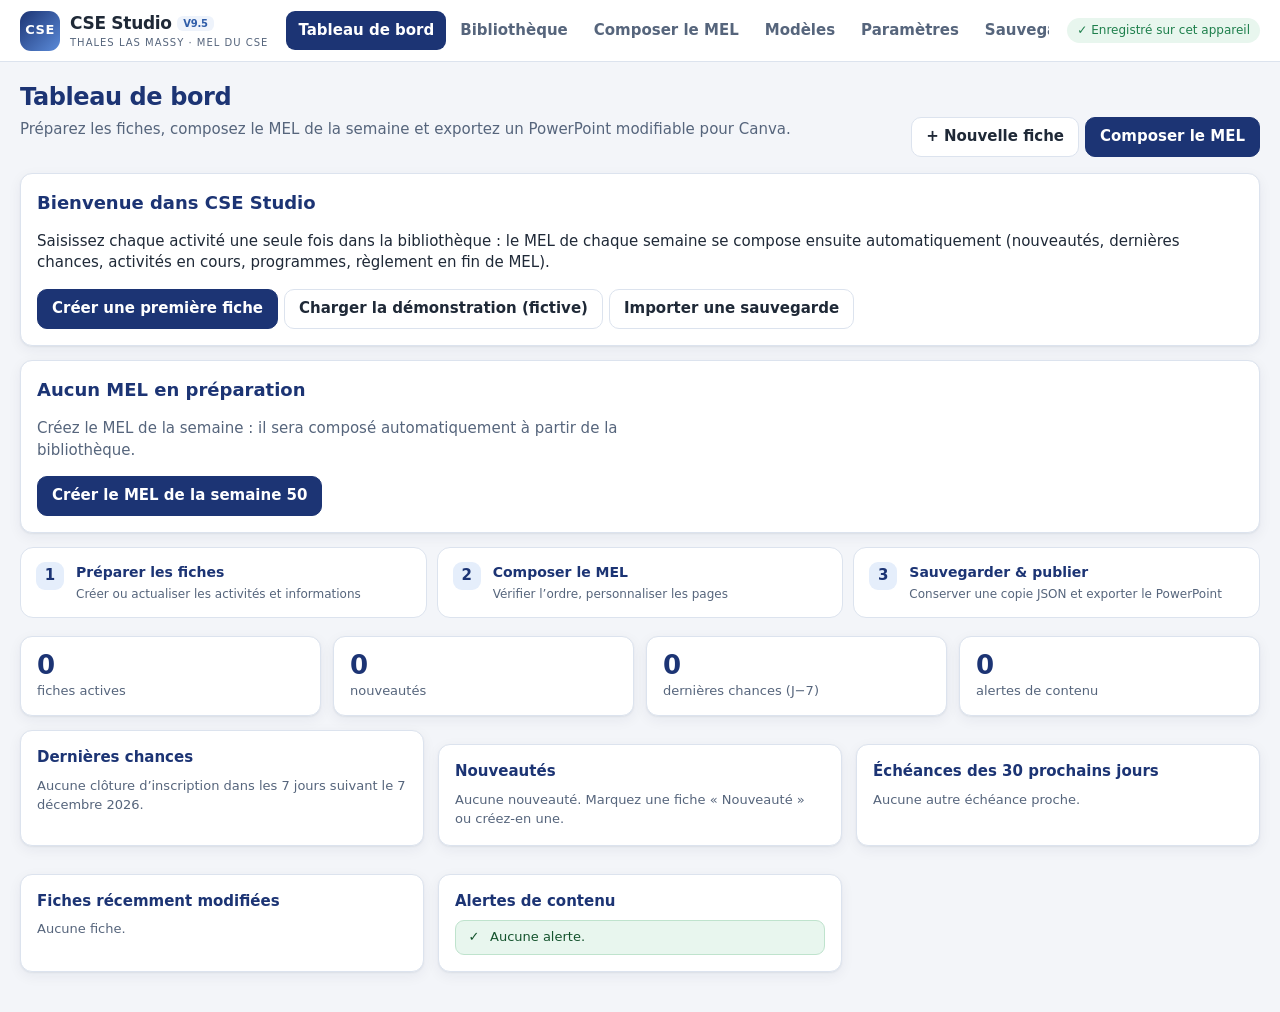
==== commit 7dd78af9: "V9.5" ====
--- a/index.html
+++ b/index.html
@@ -4,18 +4,18 @@
   <meta charset="utf-8">
   <meta name="viewport" content="width=device-width, initial-scale=1">
   <meta name="theme-color" content="#1C3474">
-  <meta name="description" content="CSE Studio V9.4.6 : fiches d’activités et composition du MEL hebdomadaire du CSE Thales LAS Massy, export PowerPoint modifiable.">
+  <meta name="description" content="CSE Studio V9.5 : fiches d’activités et composition du MEL hebdomadaire du CSE Thales LAS Massy, export PowerPoint modifiable.">
   <link rel="icon" type="image/svg+xml" href="assets/icon.svg">
-  <link rel="stylesheet" href="css/app.css?v=9.4.6">
-  <link rel="stylesheet" href="css/slide.css?v=9.4.6">
-  <title>CSE Studio V9.4.6 · CSE Thales LAS Massy</title>
+  <link rel="stylesheet" href="css/app.css?v=9.5.0">
+  <link rel="stylesheet" href="css/slide.css?v=9.5.0">
+  <title>CSE Studio V9.5 · CSE Thales LAS Massy</title>
 </head>
 <body data-default-route="tableau-de-bord">
   <a class="skip" href="#main">Aller au contenu</a>
   <header class="appbar">
     <a class="brand" href="#/tableau-de-bord" aria-label="CSE Studio, tableau de bord">
       <span class="brand-mark" aria-hidden="true">CSE</span>
-      <span class="brand-text"><strong>CSE Studio <span class="ver">V9.4.6</span></strong><small>THALES LAS MASSY · MEL DU CSE</small></span>
+      <span class="brand-text"><strong>CSE Studio <span class="ver">V9.5</span></strong><small>THALES LAS MASSY · MEL DU CSE</small></span>
     </a>
     <nav class="mainnav" aria-label="Navigation principale">
       <a href="#/tableau-de-bord" data-nav="tableau-de-bord">Tableau de bord</a>
@@ -36,30 +36,30 @@
     </div>
   </main>
   <div id="toasts" class="toasts" aria-live="polite" aria-atomic="false"></div>
-  <script src="vendor/jszip.min.js?v=9.4.6" defer></script>
-  <script src="vendor/pptxgen.min.js?v=9.4.6" defer></script>
-  <script src="js/core/dates.js?v=9.4.6" defer></script>
-  <script src="js/pricing.js?v=9.4.6" defer></script>
-  <script src="js/engine/metrics.js?v=9.4.6" defer></script>
-  <script src="js/core/model.js?v=9.4.6" defer></script>
-  <script src="js/core/compose.js?v=9.4.6" defer></script>
-  <script src="js/engine/icons.js?v=9.4.6" defer></script>
-  <script src="js/engine/layout.js?v=9.4.6" defer></script>
-  <script src="js/engine/templates.js?v=9.4.6" defer></script>
-  <script src="js/engine/render-html.js?v=9.4.6" defer></script>
-  <script src="js/core/images.js?v=9.4.6" defer></script>
-  <script src="js/core/migrate.js?v=9.4.6" defer></script>
-  <script src="js/core/store.js?v=9.4.6" defer></script>
-  <script src="js/core/demo-art.js?v=9.4.6" defer></script>
-  <script src="js/core/demo.js?v=9.4.6" defer></script>
-  <script src="js/export/pptx.js?v=9.4.6" defer></script>
-  <script src="js/cloud-config.js?v=9.4.6" defer></script>
-  <script src="js/core/cloud-sync.js?v=9.4.6" defer></script>
-  <script src="js/app/ui.js?v=9.4.6" defer></script>
-  <script src="js/app/editor.js?v=9.4.6" defer></script>
-  <script src="js/app/composer.js?v=9.4.6" defer></script>
-  <script src="js/app/views.js?v=9.4.6" defer></script>
-  <script src="js/app/cloud.js?v=9.4.6" defer></script>
-  <script src="js/app/main.js?v=9.4.6" defer></script>
+  <script src="vendor/jszip.min.js?v=9.5.0" defer></script>
+  <script src="vendor/pptxgen.min.js?v=9.5.0" defer></script>
+  <script src="js/core/dates.js?v=9.5.0" defer></script>
+  <script src="js/pricing.js?v=9.5.0" defer></script>
+  <script src="js/engine/metrics.js?v=9.5.0" defer></script>
+  <script src="js/core/model.js?v=9.5.0" defer></script>
+  <script src="js/core/compose.js?v=9.5.0" defer></script>
+  <script src="js/engine/icons.js?v=9.5.0" defer></script>
+  <script src="js/engine/layout.js?v=9.5.0" defer></script>
+  <script src="js/engine/templates.js?v=9.5.0" defer></script>
+  <script src="js/engine/render-html.js?v=9.5.0" defer></script>
+  <script src="js/core/images.js?v=9.5.0" defer></script>
+  <script src="js/core/migrate.js?v=9.5.0" defer></script>
+  <script src="js/core/store.js?v=9.5.0" defer></script>
+  <script src="js/core/demo-art.js?v=9.5.0" defer></script>
+  <script src="js/core/demo.js?v=9.5.0" defer></script>
+  <script src="js/export/pptx.js?v=9.5.0" defer></script>
+  <script src="js/cloud-config.js?v=9.5.0" defer></script>
+  <script src="js/core/cloud-sync.js?v=9.5.0" defer></script>
+  <script src="js/app/ui.js?v=9.5.0" defer></script>
+  <script src="js/app/editor.js?v=9.5.0" defer></script>
+  <script src="js/app/composer.js?v=9.5.0" defer></script>
+  <script src="js/app/views.js?v=9.5.0" defer></script>
+  <script src="js/app/cloud.js?v=9.5.0" defer></script>
+  <script src="js/app/main.js?v=9.5.0" defer></script>
 </body>
 </html>
--- a/css/app.css
+++ b/css/app.css
@@ -273,3 +273,19 @@
   border-radius: 6px; font-weight: 750; font-size: 13px; letter-spacing: .01em; cursor: default; }
 .pages .section-heading:first-child { margin-top: 0; }
 .pages .pg button:disabled { opacity: .3; cursor: not-allowed; }
+
+/* V9.5 — navigation éditoriale, accessibilité et mise en page adaptative */
+.workflow{display:grid;grid-template-columns:repeat(3,minmax(0,1fr));gap:10px;margin:0 0 18px}
+.workflow-step{display:flex;align-items:flex-start;gap:12px;padding:14px 15px;border:1px solid var(--line);border-radius:13px;background:#fff;text-decoration:none;color:var(--ink);transition:background .15s,border-color .15s,transform .15s}
+.workflow-step:hover{background:#F5F8FD;border-color:#A9BFE3;transform:translateY(-1px)}
+.workflow-number{width:28px;height:28px;display:grid;place-items:center;border-radius:9px;background:#E5EEFB;color:var(--navy);font-weight:800;flex:none}
+.workflow-step b{display:block;color:var(--navy);font-size:14px}
+.workflow-step small{display:block;font-size:12px;color:var(--muted);line-height:1.45;margin-top:3px}
+.mel-review{padding:8px 10px;background:#EBF7EE;border:1px solid #BFE3C9;color:#215E3B;border-radius:8px;margin:0 0 12px}
+.mel-review.pending{background:#FFF6E8;border-color:#F5D6AA;color:#85551B}
+button:focus-visible,a:focus-visible,input:focus-visible,textarea:focus-visible,select:focus-visible,[role=button]:focus-visible,.pg:focus-visible{outline:3px solid #688ED7;outline-offset:2px}
+button:disabled{opacity:.48;cursor:not-allowed}
+.composer .opts-col{scroll-margin-top:92px}
+@media(max-width:900px){.workflow{grid-template-columns:1fr}.workflow-step{padding:10px 12px}}
+@media(max-width:860px){.pages{max-height:410px}.pg{grid-template-columns:20px 80px minmax(0,1fr) auto}.pg .mini{width:80px}}
+@media(prefers-reduced-motion:reduce){.workflow-step{transition:none}.workflow-step:hover{transform:none}}
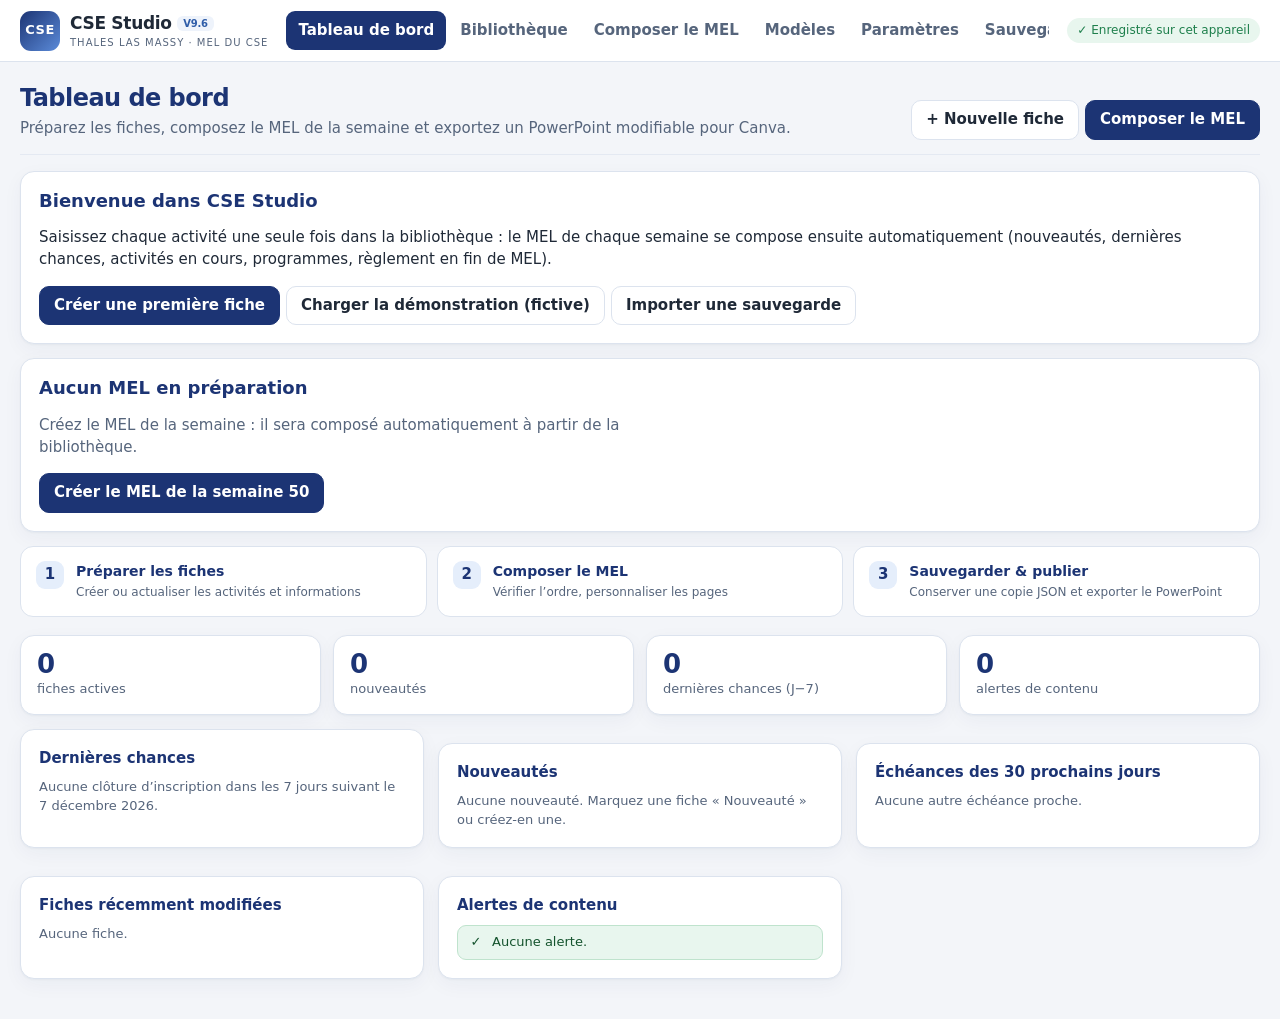
==== commit 19792831: "V9.6" ====
--- a/index.html
+++ b/index.html
@@ -4,18 +4,18 @@
   <meta charset="utf-8">
   <meta name="viewport" content="width=device-width, initial-scale=1">
   <meta name="theme-color" content="#1C3474">
-  <meta name="description" content="CSE Studio V9.5 : fiches d’activités et composition du MEL hebdomadaire du CSE Thales LAS Massy, export PowerPoint modifiable.">
+  <meta name="description" content="CSE Studio V9.6 : fiches d’activités et composition du MEL hebdomadaire du CSE Thales LAS Massy, export PowerPoint modifiable.">
   <link rel="icon" type="image/svg+xml" href="assets/icon.svg">
-  <link rel="stylesheet" href="css/app.css?v=9.5.0">
-  <link rel="stylesheet" href="css/slide.css?v=9.5.0">
-  <title>CSE Studio V9.5 · CSE Thales LAS Massy</title>
+  <link rel="stylesheet" href="css/app.css?v=9.6.0">
+  <link rel="stylesheet" href="css/slide.css?v=9.6.0">
+  <title>CSE Studio V9.6 · CSE Thales LAS Massy</title>
 </head>
 <body data-default-route="tableau-de-bord">
   <a class="skip" href="#main">Aller au contenu</a>
   <header class="appbar">
     <a class="brand" href="#/tableau-de-bord" aria-label="CSE Studio, tableau de bord">
       <span class="brand-mark" aria-hidden="true">CSE</span>
-      <span class="brand-text"><strong>CSE Studio <span class="ver">V9.5</span></strong><small>THALES LAS MASSY · MEL DU CSE</small></span>
+      <span class="brand-text"><strong>CSE Studio <span class="ver">V9.6</span></strong><small>THALES LAS MASSY · MEL DU CSE</small></span>
     </a>
     <nav class="mainnav" aria-label="Navigation principale">
       <a href="#/tableau-de-bord" data-nav="tableau-de-bord">Tableau de bord</a>
@@ -36,30 +36,30 @@
     </div>
   </main>
   <div id="toasts" class="toasts" aria-live="polite" aria-atomic="false"></div>
-  <script src="vendor/jszip.min.js?v=9.5.0" defer></script>
-  <script src="vendor/pptxgen.min.js?v=9.5.0" defer></script>
-  <script src="js/core/dates.js?v=9.5.0" defer></script>
-  <script src="js/pricing.js?v=9.5.0" defer></script>
-  <script src="js/engine/metrics.js?v=9.5.0" defer></script>
-  <script src="js/core/model.js?v=9.5.0" defer></script>
-  <script src="js/core/compose.js?v=9.5.0" defer></script>
-  <script src="js/engine/icons.js?v=9.5.0" defer></script>
-  <script src="js/engine/layout.js?v=9.5.0" defer></script>
-  <script src="js/engine/templates.js?v=9.5.0" defer></script>
-  <script src="js/engine/render-html.js?v=9.5.0" defer></script>
-  <script src="js/core/images.js?v=9.5.0" defer></script>
-  <script src="js/core/migrate.js?v=9.5.0" defer></script>
-  <script src="js/core/store.js?v=9.5.0" defer></script>
-  <script src="js/core/demo-art.js?v=9.5.0" defer></script>
-  <script src="js/core/demo.js?v=9.5.0" defer></script>
-  <script src="js/export/pptx.js?v=9.5.0" defer></script>
-  <script src="js/cloud-config.js?v=9.5.0" defer></script>
-  <script src="js/core/cloud-sync.js?v=9.5.0" defer></script>
-  <script src="js/app/ui.js?v=9.5.0" defer></script>
-  <script src="js/app/editor.js?v=9.5.0" defer></script>
-  <script src="js/app/composer.js?v=9.5.0" defer></script>
-  <script src="js/app/views.js?v=9.5.0" defer></script>
-  <script src="js/app/cloud.js?v=9.5.0" defer></script>
-  <script src="js/app/main.js?v=9.5.0" defer></script>
+  <script src="vendor/jszip.min.js?v=9.6.0" defer></script>
+  <script src="vendor/pptxgen.min.js?v=9.6.0" defer></script>
+  <script src="js/core/dates.js?v=9.6.0" defer></script>
+  <script src="js/pricing.js?v=9.6.0" defer></script>
+  <script src="js/engine/metrics.js?v=9.6.0" defer></script>
+  <script src="js/core/model.js?v=9.6.0" defer></script>
+  <script src="js/core/compose.js?v=9.6.0" defer></script>
+  <script src="js/engine/icons.js?v=9.6.0" defer></script>
+  <script src="js/engine/layout.js?v=9.6.0" defer></script>
+  <script src="js/engine/templates.js?v=9.6.0" defer></script>
+  <script src="js/engine/render-html.js?v=9.6.0" defer></script>
+  <script src="js/core/images.js?v=9.6.0" defer></script>
+  <script src="js/core/migrate.js?v=9.6.0" defer></script>
+  <script src="js/core/store.js?v=9.6.0" defer></script>
+  <script src="js/core/demo-art.js?v=9.6.0" defer></script>
+  <script src="js/core/demo.js?v=9.6.0" defer></script>
+  <script src="js/export/pptx.js?v=9.6.0" defer></script>
+  <script src="js/cloud-config.js?v=9.6.0" defer></script>
+  <script src="js/core/cloud-sync.js?v=9.6.0" defer></script>
+  <script src="js/app/ui.js?v=9.6.0" defer></script>
+  <script src="js/app/editor.js?v=9.6.0" defer></script>
+  <script src="js/app/composer.js?v=9.6.0" defer></script>
+  <script src="js/app/views.js?v=9.6.0" defer></script>
+  <script src="js/app/cloud.js?v=9.6.0" defer></script>
+  <script src="js/app/main.js?v=9.6.0" defer></script>
 </body>
 </html>
--- a/css/app.css
+++ b/css/app.css
@@ -289,3 +289,74 @@
 @media(max-width:900px){.workflow{grid-template-columns:1fr}.workflow-step{padding:10px 12px}}
 @media(max-width:860px){.pages{max-height:410px}.pg{grid-template-columns:20px 80px minmax(0,1fr) auto}.pg .mini{width:80px}}
 @media(prefers-reduced-motion:reduce){.workflow-step{transition:none}.workflow-step:hover{transform:none}}
+
+/* V9.6 — harmonisation des écrans de production du MEL.
+   Styles applicatifs uniquement : aucune géométrie des slides exportées n'est altérée. */
+:root{--radius:14px;--shadow:0 1px 2px rgba(21,42,83,.04),0 6px 20px rgba(21,42,83,.045)}
+.app-main{padding-top:22px}
+.page-head{padding-bottom:14px;border-bottom:1px solid #E4E9F2}
+.page-head h1{letter-spacing:-.55px;line-height:1.18}
+.page-head .lead{margin:5px 0 0;line-height:1.48}
+.card{padding:18px}
+.card h2{line-height:1.25}
+.field{gap:6px;margin-bottom:14px}
+.field>label,.field>.label{font-size:13.5px}
+.field small,.help{line-height:1.45}
+.btn{transition:background-color .12s ease,border-color .12s ease,box-shadow .12s ease}
+.btn:active:not(:disabled){box-shadow:inset 0 1px 3px rgba(20,35,70,.12)}
+.steps{gap:6px;margin-bottom:16px}
+.steps button{padding:8px 12px;background:#FAFCFF;border-color:#DCE4F0}
+.steps button[aria-selected="true"]{box-shadow:0 2px 8px rgba(28,52,116,.17)}
+.steps button .n{background:#E8EEF8;color:var(--navy)}
+.steps button[aria-selected="true"] .n{background:rgba(255,255,255,.18);color:#fff}
+.preview-tools{padding-top:4px}
+.preview-tools .btn{min-height:40px}
+.preview-col>.card{border-color:#D7E0EF}
+.readability{border:1px solid rgba(0,0,0,.045)}
+.chip.last{background:#FFF1E5;color:#A75B2C}
+.chip.new{background:#EAF5ED;color:#3E7657}
+.fcard{border-color:#DBE3F0;transition:border-color .14s ease,box-shadow .14s ease}
+.fcard:hover{border-color:#B9CBE5;box-shadow:0 2px 4px rgba(20,35,70,.05),0 9px 24px rgba(20,35,70,.08)}
+.fcard .body{padding:13px 14px 10px;gap:8px}
+.fcard .body h3{font-size:16px}
+.fcard .actions{padding:0 14px 14px}
+.pg{min-height:70px;gap:10px;padding:8px;border-color:#E0E7F0;transition:background-color .12s ease,border-color .12s ease}
+.pg:hover{background:#F8FAFE}
+.pg.active{border-color:#6B8AC8;background:#F5F8FE;box-shadow:0 0 0 2px rgba(47,93,168,.12)}
+.pg .txt b{white-space:normal;display:-webkit-box;-webkit-box-orient:vertical;-webkit-line-clamp:2;line-clamp:2;line-height:1.3}
+.pg .txt small{margin-top:3px}
+.pg .ops button{min-height:27px;min-width:27px}
+.pages .section-heading{background:#F0F4FB;border-left-width:4px;margin-top:18px}
+.pages .section-heading:first-child{margin-top:0}
+.mel-review{line-height:1.5}
+.cal-range{background:#FBFCFF}
+.cal-editor button:hover:not(.out){border-color:#6E90C7;box-shadow:inset 0 0 0 1px #A6BBDA}
+.cal-editor button:focus-visible{outline:3px solid var(--focus);outline-offset:1px}
+@media(max-width:960px){
+  .appbar{gap:10px;padding:0 12px}
+  .mainnav a{padding:8px 9px}
+  .appbar-right .save-status{max-width:130px;overflow:hidden;text-overflow:ellipsis}
+  .card{padding:14px}
+}
+@media(max-width:620px){
+  .app-main{padding:12px 10px 28px}
+  .brand-text small{display:none}
+  .brand-text strong{font-size:14px}
+  .brand-mark{width:34px;height:34px}
+  .appbar{height:58px}
+  .toolbar .field{width:100%;min-width:0}
+  .btn-group{gap:5px}
+  .page-head .btn-group .btn{white-space:normal}
+  .editor{grid-template-columns:minmax(0,1fr)}
+  .steps button{padding:7px 10px}
+  .composer{grid-template-columns:minmax(0,1fr)}
+  .composer .opts-col{grid-column:auto}
+  .pg{grid-template-columns:20px 72px minmax(0,1fr) auto;gap:6px}
+  .pg .mini{width:72px}
+  .pg .ops{grid-template-columns:repeat(2,25px)}
+  .rates{grid-template-columns:repeat(2,minmax(0,1fr))}
+  .cat-row{grid-template-columns:26px 38px minmax(0,1fr) auto}
+}
+@media(prefers-reduced-motion:reduce){
+  .btn,.fcard,.pg{transition:none}
+}
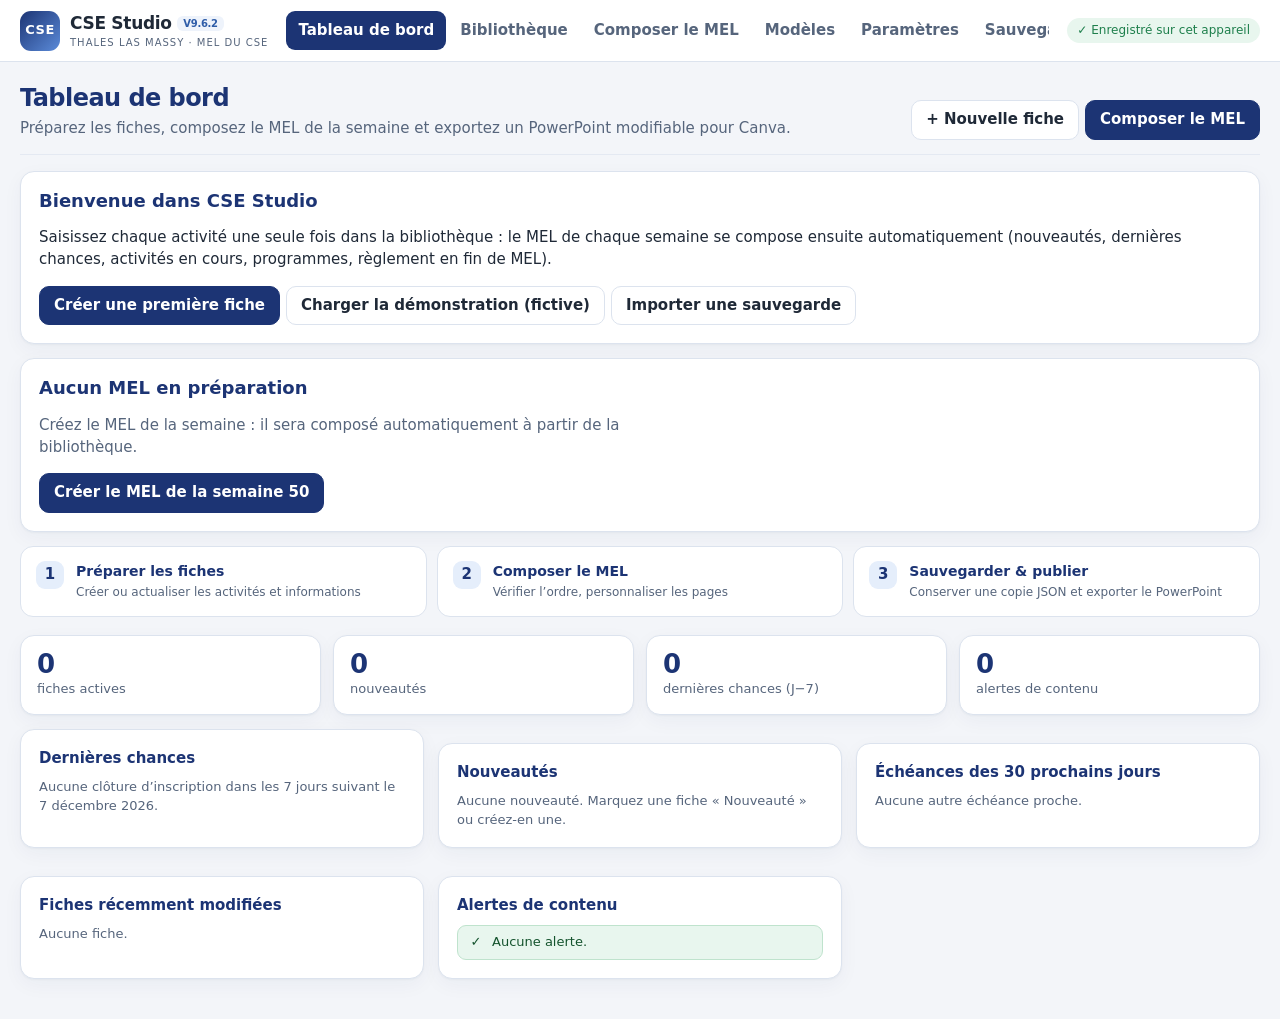
==== commit dfe6965e: "V9.6.2" ====
--- a/index.html
+++ b/index.html
@@ -4,18 +4,18 @@
   <meta charset="utf-8">
   <meta name="viewport" content="width=device-width, initial-scale=1">
   <meta name="theme-color" content="#1C3474">
-  <meta name="description" content="CSE Studio V9.6 : fiches d’activités et composition du MEL hebdomadaire du CSE Thales LAS Massy, export PowerPoint modifiable.">
+  <meta name="description" content="CSE Studio V9.6.2 : fiches d’activités et composition du MEL hebdomadaire du CSE Thales LAS Massy, export PowerPoint modifiable.">
   <link rel="icon" type="image/svg+xml" href="assets/icon.svg">
-  <link rel="stylesheet" href="css/app.css?v=9.6.0">
-  <link rel="stylesheet" href="css/slide.css?v=9.6.0">
-  <title>CSE Studio V9.6 · CSE Thales LAS Massy</title>
+  <link rel="stylesheet" href="css/app.css?v=9.6.2">
+  <link rel="stylesheet" href="css/slide.css?v=9.6.2">
+  <title>CSE Studio V9.6.2 · CSE Thales LAS Massy</title>
 </head>
 <body data-default-route="tableau-de-bord">
   <a class="skip" href="#main">Aller au contenu</a>
   <header class="appbar">
     <a class="brand" href="#/tableau-de-bord" aria-label="CSE Studio, tableau de bord">
       <span class="brand-mark" aria-hidden="true">CSE</span>
-      <span class="brand-text"><strong>CSE Studio <span class="ver">V9.6</span></strong><small>THALES LAS MASSY · MEL DU CSE</small></span>
+      <span class="brand-text"><strong>CSE Studio <span class="ver">V9.6.2</span></strong><small>THALES LAS MASSY · MEL DU CSE</small></span>
     </a>
     <nav class="mainnav" aria-label="Navigation principale">
       <a href="#/tableau-de-bord" data-nav="tableau-de-bord">Tableau de bord</a>
@@ -36,30 +36,30 @@
     </div>
   </main>
   <div id="toasts" class="toasts" aria-live="polite" aria-atomic="false"></div>
-  <script src="vendor/jszip.min.js?v=9.6.0" defer></script>
-  <script src="vendor/pptxgen.min.js?v=9.6.0" defer></script>
-  <script src="js/core/dates.js?v=9.6.0" defer></script>
-  <script src="js/pricing.js?v=9.6.0" defer></script>
-  <script src="js/engine/metrics.js?v=9.6.0" defer></script>
-  <script src="js/core/model.js?v=9.6.0" defer></script>
-  <script src="js/core/compose.js?v=9.6.0" defer></script>
-  <script src="js/engine/icons.js?v=9.6.0" defer></script>
-  <script src="js/engine/layout.js?v=9.6.0" defer></script>
-  <script src="js/engine/templates.js?v=9.6.0" defer></script>
-  <script src="js/engine/render-html.js?v=9.6.0" defer></script>
-  <script src="js/core/images.js?v=9.6.0" defer></script>
-  <script src="js/core/migrate.js?v=9.6.0" defer></script>
-  <script src="js/core/store.js?v=9.6.0" defer></script>
-  <script src="js/core/demo-art.js?v=9.6.0" defer></script>
-  <script src="js/core/demo.js?v=9.6.0" defer></script>
-  <script src="js/export/pptx.js?v=9.6.0" defer></script>
-  <script src="js/cloud-config.js?v=9.6.0" defer></script>
-  <script src="js/core/cloud-sync.js?v=9.6.0" defer></script>
-  <script src="js/app/ui.js?v=9.6.0" defer></script>
-  <script src="js/app/editor.js?v=9.6.0" defer></script>
-  <script src="js/app/composer.js?v=9.6.0" defer></script>
-  <script src="js/app/views.js?v=9.6.0" defer></script>
-  <script src="js/app/cloud.js?v=9.6.0" defer></script>
-  <script src="js/app/main.js?v=9.6.0" defer></script>
+  <script src="vendor/jszip.min.js?v=9.6.2" defer></script>
+  <script src="vendor/pptxgen.min.js?v=9.6.2" defer></script>
+  <script src="js/core/dates.js?v=9.6.2" defer></script>
+  <script src="js/pricing.js?v=9.6.2" defer></script>
+  <script src="js/engine/metrics.js?v=9.6.2" defer></script>
+  <script src="js/core/model.js?v=9.6.2" defer></script>
+  <script src="js/core/compose.js?v=9.6.2" defer></script>
+  <script src="js/engine/icons.js?v=9.6.2" defer></script>
+  <script src="js/engine/layout.js?v=9.6.2" defer></script>
+  <script src="js/engine/templates.js?v=9.6.2" defer></script>
+  <script src="js/engine/render-html.js?v=9.6.2" defer></script>
+  <script src="js/core/images.js?v=9.6.2" defer></script>
+  <script src="js/core/migrate.js?v=9.6.2" defer></script>
+  <script src="js/core/store.js?v=9.6.2" defer></script>
+  <script src="js/core/demo-art.js?v=9.6.2" defer></script>
+  <script src="js/core/demo.js?v=9.6.2" defer></script>
+  <script src="js/export/pptx.js?v=9.6.2" defer></script>
+  <script src="js/cloud-config.js?v=9.6.2" defer></script>
+  <script src="js/core/cloud-sync.js?v=9.6.2" defer></script>
+  <script src="js/app/ui.js?v=9.6.2" defer></script>
+  <script src="js/app/editor.js?v=9.6.2" defer></script>
+  <script src="js/app/composer.js?v=9.6.2" defer></script>
+  <script src="js/app/views.js?v=9.6.2" defer></script>
+  <script src="js/app/cloud.js?v=9.6.2" defer></script>
+  <script src="js/app/main.js?v=9.6.2" defer></script>
 </body>
 </html>
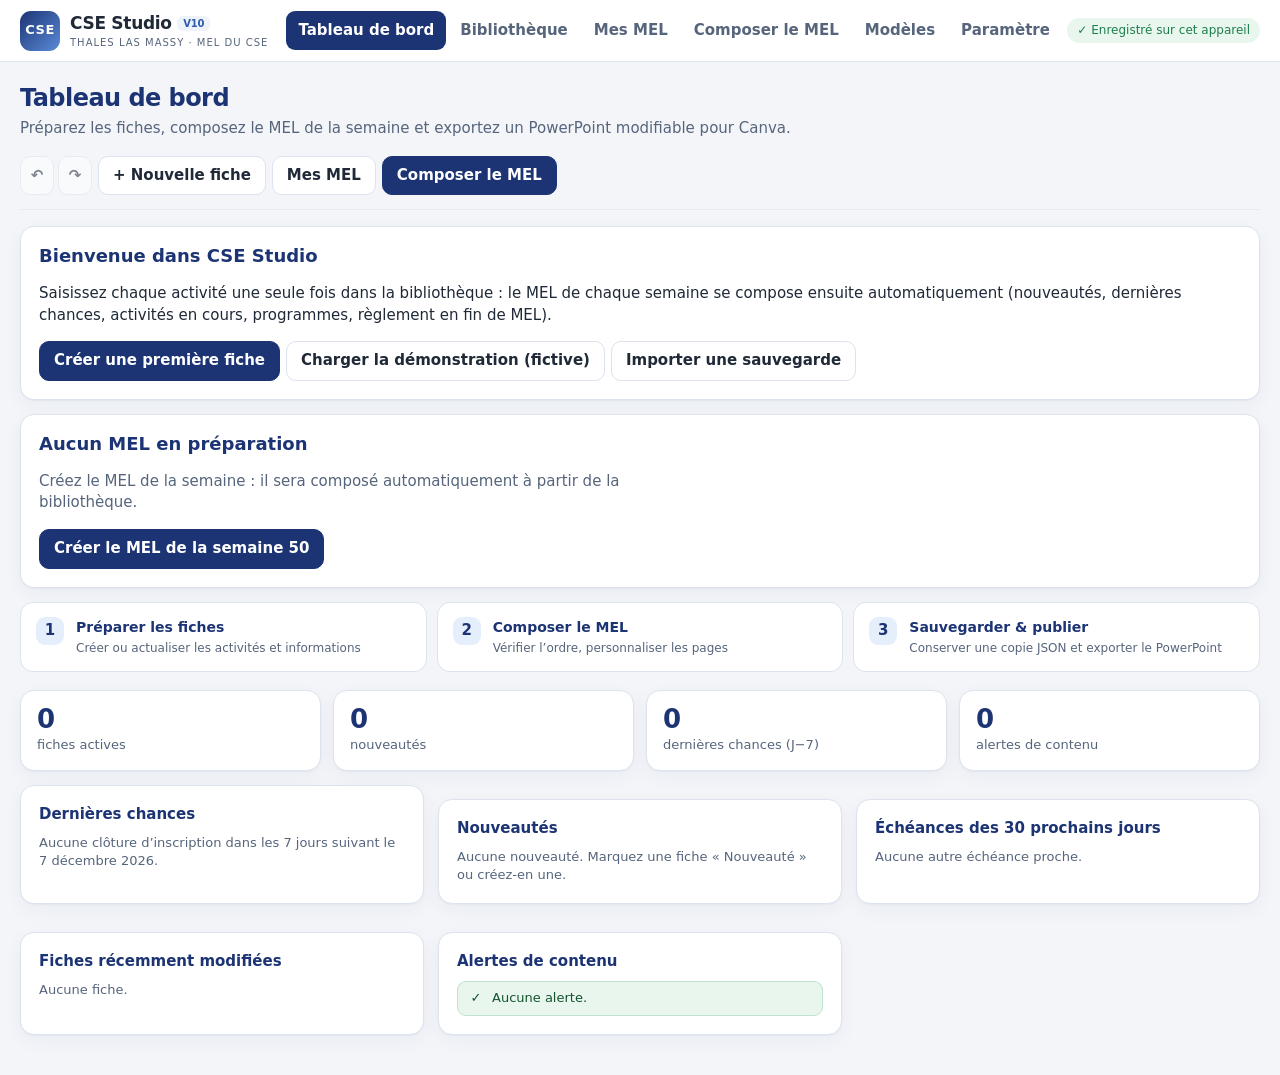
==== commit 407d30f5: "V10 · éditeur de toutes les diapositives, Mes MEL, reprise hebdomadaire, pipeline images fiable - Co" ====
--- a/index.html
+++ b/index.html
@@ -4,22 +4,23 @@
   <meta charset="utf-8">
   <meta name="viewport" content="width=device-width, initial-scale=1">
   <meta name="theme-color" content="#1C3474">
-  <meta name="description" content="CSE Studio V9.6.2 : fiches d’activités et composition du MEL hebdomadaire du CSE Thales LAS Massy, export PowerPoint modifiable.">
+  <meta name="description" content="CSE Studio V10 : fiches d’activités et composition du MEL hebdomadaire du CSE Thales LAS Massy, export PowerPoint modifiable.">
   <link rel="icon" type="image/svg+xml" href="assets/icon.svg">
-  <link rel="stylesheet" href="css/app.css?v=9.6.2">
-  <link rel="stylesheet" href="css/slide.css?v=9.6.2">
-  <title>CSE Studio V9.6.2 · CSE Thales LAS Massy</title>
+  <link rel="stylesheet" href="css/app.css?v=10.0.0">
+  <link rel="stylesheet" href="css/slide.css?v=10.0.0">
+  <title>CSE Studio V10 · CSE Thales LAS Massy</title>
 </head>
 <body data-default-route="tableau-de-bord">
   <a class="skip" href="#main">Aller au contenu</a>
   <header class="appbar">
     <a class="brand" href="#/tableau-de-bord" aria-label="CSE Studio, tableau de bord">
       <span class="brand-mark" aria-hidden="true">CSE</span>
-      <span class="brand-text"><strong>CSE Studio <span class="ver">V9.6.2</span></strong><small>THALES LAS MASSY · MEL DU CSE</small></span>
+      <span class="brand-text"><strong>CSE Studio <span class="ver">V10</span></strong><small>THALES LAS MASSY · MEL DU CSE</small></span>
     </a>
     <nav class="mainnav" aria-label="Navigation principale">
       <a href="#/tableau-de-bord" data-nav="tableau-de-bord">Tableau de bord</a>
       <a href="#/bibliotheque" data-nav="bibliotheque">Bibliothèque</a>
+      <a href="#/mels" data-nav="mels">Mes MEL</a>
       <a href="#/mel" data-nav="mel">Composer le MEL</a>
       <a href="#/modeles" data-nav="modeles">Modèles</a>
       <a href="#/parametres" data-nav="parametres">Paramètres</a>
@@ -36,30 +37,31 @@
     </div>
   </main>
   <div id="toasts" class="toasts" aria-live="polite" aria-atomic="false"></div>
-  <script src="vendor/jszip.min.js?v=9.6.2" defer></script>
-  <script src="vendor/pptxgen.min.js?v=9.6.2" defer></script>
-  <script src="js/core/dates.js?v=9.6.2" defer></script>
-  <script src="js/pricing.js?v=9.6.2" defer></script>
-  <script src="js/engine/metrics.js?v=9.6.2" defer></script>
-  <script src="js/core/model.js?v=9.6.2" defer></script>
-  <script src="js/core/compose.js?v=9.6.2" defer></script>
-  <script src="js/engine/icons.js?v=9.6.2" defer></script>
-  <script src="js/engine/layout.js?v=9.6.2" defer></script>
-  <script src="js/engine/templates.js?v=9.6.2" defer></script>
-  <script src="js/engine/render-html.js?v=9.6.2" defer></script>
-  <script src="js/core/images.js?v=9.6.2" defer></script>
-  <script src="js/core/migrate.js?v=9.6.2" defer></script>
-  <script src="js/core/store.js?v=9.6.2" defer></script>
-  <script src="js/core/demo-art.js?v=9.6.2" defer></script>
-  <script src="js/core/demo.js?v=9.6.2" defer></script>
-  <script src="js/export/pptx.js?v=9.6.2" defer></script>
-  <script src="js/cloud-config.js?v=9.6.2" defer></script>
-  <script src="js/core/cloud-sync.js?v=9.6.2" defer></script>
-  <script src="js/app/ui.js?v=9.6.2" defer></script>
-  <script src="js/app/editor.js?v=9.6.2" defer></script>
-  <script src="js/app/composer.js?v=9.6.2" defer></script>
-  <script src="js/app/views.js?v=9.6.2" defer></script>
-  <script src="js/app/cloud.js?v=9.6.2" defer></script>
-  <script src="js/app/main.js?v=9.6.2" defer></script>
+  <script src="vendor/jszip.min.js?v=10.0.0" defer></script>
+  <script src="vendor/pptxgen.min.js?v=10.0.0" defer></script>
+  <script src="js/core/dates.js?v=10.0.0" defer></script>
+  <script src="js/pricing.js?v=10.0.0" defer></script>
+  <script src="js/engine/metrics.js?v=10.0.0" defer></script>
+  <script src="js/core/model.js?v=10.0.0" defer></script>
+  <script src="js/core/compose.js?v=10.0.0" defer></script>
+  <script src="js/engine/icons.js?v=10.0.0" defer></script>
+  <script src="js/engine/layout.js?v=10.0.0" defer></script>
+  <script src="js/engine/templates.js?v=10.0.0" defer></script>
+  <script src="js/engine/render-html.js?v=10.0.0" defer></script>
+  <script src="js/core/images.js?v=10.0.0" defer></script>
+  <script src="js/core/migrate.js?v=10.0.0" defer></script>
+  <script src="js/core/store.js?v=10.0.0" defer></script>
+  <script src="js/core/demo-art.js?v=10.0.0" defer></script>
+  <script src="js/core/demo.js?v=10.0.0" defer></script>
+  <script src="js/export/pptx.js?v=10.0.0" defer></script>
+  <script src="js/cloud-config.js?v=10.0.0" defer></script>
+  <script src="js/core/cloud-sync.js?v=10.0.0" defer></script>
+  <script src="js/app/ui.js?v=10.0.0" defer></script>
+  <script src="js/app/editor.js?v=10.0.0" defer></script>
+  <script src="js/app/composer.js?v=10.0.0" defer></script>
+  <script src="js/app/views.js?v=10.0.0" defer></script>
+  <script src="js/app/issues.js?v=10.0.0" defer></script>
+  <script src="js/app/cloud.js?v=10.0.0" defer></script>
+  <script src="js/app/main.js?v=10.0.0" defer></script>
 </body>
 </html>
--- a/css/app.css
+++ b/css/app.css
@@ -360,3 +360,87 @@
 @media(prefers-reduced-motion:reduce){
   .btn,.fcard,.pg{transition:none}
 }
+
+/* ===================== V10 ===================== */
+/* Compositeur : pages · grand aperçu · propriétés */
+.composer{grid-template-columns:minmax(260px,300px) minmax(0,1fr) minmax(360px,440px)}
+@media (max-width:1400px){.composer{grid-template-columns:minmax(250px,290px) minmax(0,1fr)}.composer .opts-col{grid-column:1 / -1}}
+@media (max-width:860px){.composer{grid-template-columns:1fr}}
+.stage-col{position:sticky;top:74px}
+@media (max-width:1400px){.stage-col{position:static}}
+.props{display:flex;flex-direction:column;gap:8px}
+.props-head{display:flex;justify-content:space-between;align-items:baseline;gap:10px;flex-wrap:wrap}
+.props-head h2{margin:0;font-size:17px}
+.props-form .steps{flex-wrap:wrap}
+.layout-opts{border:1px solid var(--line);border-radius:10px;padding:6px 10px;background:#FAFBFD}
+.layout-opts summary{cursor:pointer;font-weight:600;font-size:13px;color:var(--navy)}
+.layout-opts[open]{padding-bottom:10px}
+.scope-switch{display:grid;grid-template-columns:1fr 1fr;gap:6px;margin:4px 0}
+.scope-switch button{border:1px solid var(--line);background:#fff;border-radius:10px;padding:8px 10px;text-align:left;cursor:pointer;display:flex;flex-direction:column;gap:2px}
+.scope-switch button small{color:var(--muted);font-size:11.5px}
+.scope-switch button.on{border-color:var(--navy);background:var(--blue-50);box-shadow:0 0 0 2px rgba(28,52,116,.15)}
+.scope-switch button:last-child.on{border-color:#A75B2C;background:#FFF6EE;box-shadow:0 0 0 2px rgba(167,91,44,.15)}
+.scope-banner{font-size:13px;line-height:1.45;border-radius:10px;padding:8px 12px;margin:2px 0 8px;border:1px solid}
+.scope-banner .btn{margin-left:6px}
+.scope-item{background:var(--blue-50);border-color:#C9D7EF;color:var(--navy)}
+.scope-page{background:#FFF6EE;border-color:#F1C9A8;color:#7A3F17}
+.field.overridden>label,[data-key].overridden>label,[data-key].overridden>h3,[data-key].overridden legend{color:#7A3F17}
+.ov-chip{display:inline-block;margin-left:8px;font-size:10.5px;font-weight:700;background:#FFF1E5;color:#A75B2C;border:1px solid #F1C9A8;border-radius:99px;padding:0 7px;vertical-align:middle}
+.ov-reset{margin-left:4px;border:0;background:transparent;color:#A75B2C;cursor:pointer;font-size:14px;line-height:1;padding:0 4px;border-radius:5px}
+.ov-reset:hover,.ov-reset:focus-visible{background:#FFF1E5}
+[data-key].flash{animation:cseflash 1.3s ease-out}
+@keyframes cseflash{0%{box-shadow:0 0 0 4px rgba(98,54,201,.45);border-radius:8px}100%{box-shadow:0 0 0 0 rgba(98,54,201,0)}}
+@media (prefers-reduced-motion:reduce){[data-key].flash{animation:none;outline:2px solid var(--purple)}}
+.chip.ov{background:#FFF1E5;color:#A75B2C}
+.chip.st-draft{background:#EEF0F3;color:#4B5563}
+.chip.st-review{background:#FFF2E0;color:#9A4A06}
+.chip.st-validated{background:var(--blue-50);color:var(--blue)}
+.chip.st-published{background:#EAF5ED;color:#2F6B47}
+.chip.st-archived{background:#EEF0F3;color:#6B7280}
+.frozen-banner{display:flex;flex-wrap:wrap;gap:6px;align-items:center}
+.undo-group{display:inline-flex;gap:4px}
+.linklike{border:0;background:none;color:var(--blue);cursor:pointer;padding:0 0 0 6px;font:inherit;text-decoration:underline}
+.mel-review .linklike{font-weight:600}
+.order-list{margin:0 0 8px;padding-left:22px;font-size:13px}
+.order-list li{display:flex;align-items:center;gap:4px;padding:2px 0}
+.order-list li .grow{flex:1}
+.btn.icon.small{padding:2px 7px;font-size:12px}
+.upc-row{border-bottom:1px solid #EEF1F6;padding:6px 0}
+.sticky-preview{position:sticky;top:74px}
+/* Photos : état d'intégration, cadrage, texte alternatif */
+.photos{grid-template-columns:repeat(auto-fill,minmax(150px,1fr))}
+.photo{aspect-ratio:auto;display:flex;flex-direction:column}
+.photo img{aspect-ratio:4/3;height:auto;cursor:crosshair}
+.photo .badge.first{left:auto;right:4px}
+.photo .badge.st-ready{background:#2F6B47}
+.photo .badge.st-remote,.photo .badge.st-missing{background:#B42318}
+.photo .badge{top:4px}
+.photo.bad{border-color:#E5484D;background:#FFF4F2}
+.photo-missing{aspect-ratio:4/3;display:grid;place-items:center;color:#B42318;font-weight:700;font-size:12px;text-align:center;padding:24px 8px 8px;background:repeating-linear-gradient(45deg,#FFF4F2 0 10px,#FDE7E4 10px 20px)}
+.photo .tools{inset:auto 4px auto auto;top:30px;flex-direction:column}
+.photo-opts,.photo-fix{display:flex;flex-direction:column;gap:4px;padding:6px;background:#fff;border-top:1px solid var(--line)}
+.photo-opts select,.photo-opts input{font-size:12px;padding:3px 6px}
+.photo-fix .btn{justify-content:center}
+/* Mes MEL */
+.toolbar{display:flex;gap:10px;flex-wrap:wrap;align-items:center;margin-bottom:12px}
+.mel-list{display:flex;flex-direction:column;gap:10px}
+.mel-row{display:grid;grid-template-columns:200px minmax(0,1fr) auto;gap:14px;align-items:center}
+.mel-row.current{border-color:#6B8AC8;box-shadow:0 0 0 2px rgba(47,93,168,.12)}
+.mel-row h3{margin:0;font-size:16px}
+.mel-row h3 a{text-decoration:none;color:var(--navy)}
+.mel-row .mini .cse-frame{border-radius:6px;box-shadow:none;border:1px solid var(--line)}
+.mel-actions{max-width:440px;justify-content:flex-end}
+@media (max-width:1000px){.mel-row{grid-template-columns:140px minmax(0,1fr)}.mel-actions{grid-column:1 / -1;justify-content:flex-start;max-width:none}}
+@media (max-width:600px){.mel-row{grid-template-columns:1fr}}
+/* Rapport de différences et contrôle final */
+.report h3{font-size:14px;margin:12px 0 4px}
+.report-block.warn h3{color:#9A4A06}
+.report-block.ok h3{color:#2F6B47}
+.report-block.muted{opacity:.8}
+.final-summary{display:grid;grid-template-columns:repeat(auto-fit,minmax(160px,1fr));gap:10px;margin-bottom:10px}
+.final-grid{display:grid;grid-template-columns:repeat(auto-fill,minmax(250px,1fr));gap:14px;margin-top:10px}
+.final-cell{margin:0}
+.final-cell.excluded{opacity:.5}
+.final-cell figcaption{display:flex;align-items:center;gap:6px;font-size:12px;margin-top:5px}
+.final-cell figcaption .grow{flex:1;min-width:0;overflow:hidden;text-overflow:ellipsis;white-space:nowrap}
+.step-body{min-height:120px}
--- a/css/slide.css
+++ b/css/slide.css
@@ -14,6 +14,7 @@
 .cse-text.mid{justify-content:center}
 .cse-text-inner{width:100%}
 .cse-p{min-height:1em}
+.cse-p.cse-gap{min-height:0}
 .cse-text a{color:inherit;text-decoration:underline;text-underline-offset:2px}
 .cse-text a.cse-mail{text-decoration:none;border-radius:3px}
 .cse-text a.cse-mail:hover,.cse-text a.cse-mail:focus-visible{text-decoration:underline;outline:2px solid currentColor;outline-offset:1px}
@@ -21,3 +22,9 @@
 .cse-overflow::after,.cse-dom-overflow::after{content:"";position:absolute;inset:-3px;border:2px dashed #e03131;border-radius:4px;pointer-events:none}
 .cse-num{right:8px;bottom:8px;background:rgba(0,0,0,.6);color:#fff;font:700 18px Arial;padding:2px 8px;border-radius:6px}
 .cse-print .cse-overflow::after,.cse-print .cse-dom-overflow::after{display:none}
+
+/* V10 : aperçu cliquable (clic sur un élément → champ du formulaire). */
+.cse-frame.pickable .cse-img{pointer-events:auto}
+.cse-frame.pickable [data-field]{cursor:pointer}
+.cse-frame.pickable [data-field]:hover{outline:2px solid rgba(98,54,201,.55);outline-offset:2px;border-radius:2px}
+.cse-print .cse-frame.pickable [data-field]:hover{outline:none}
